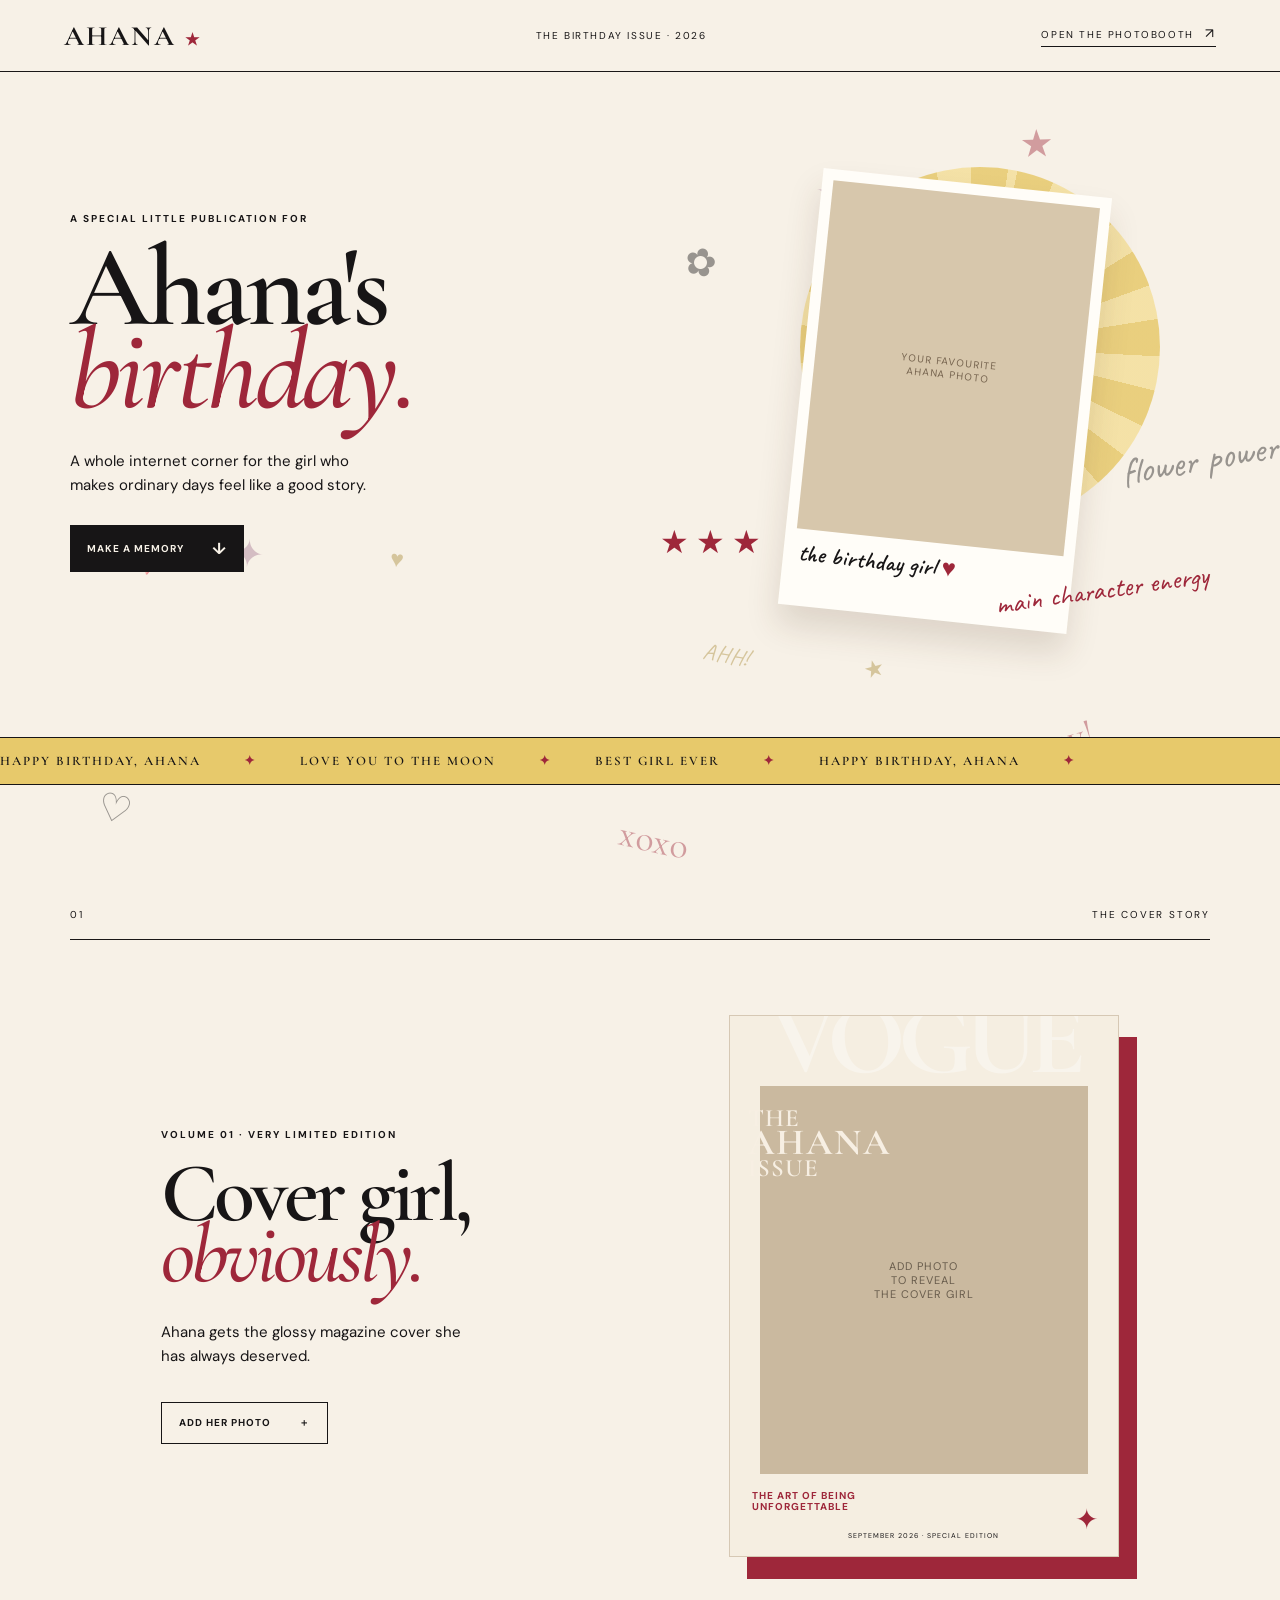
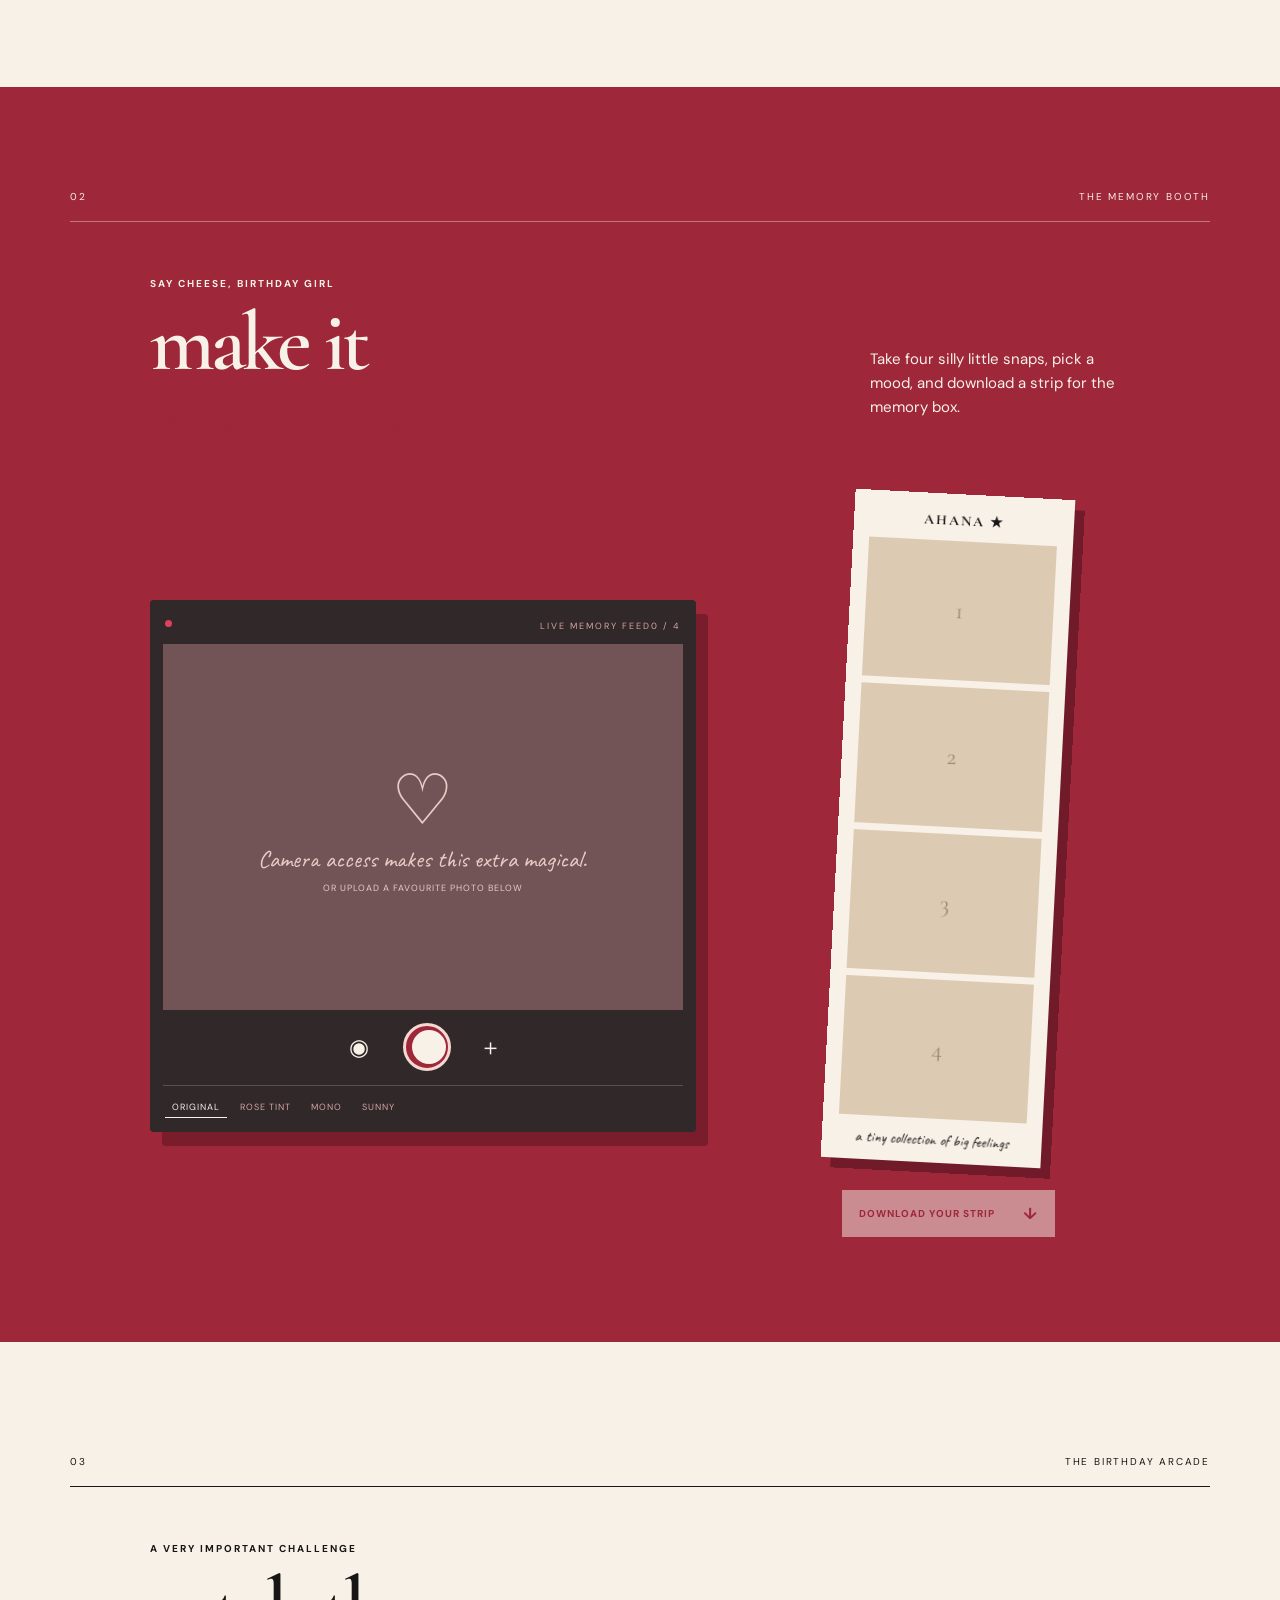
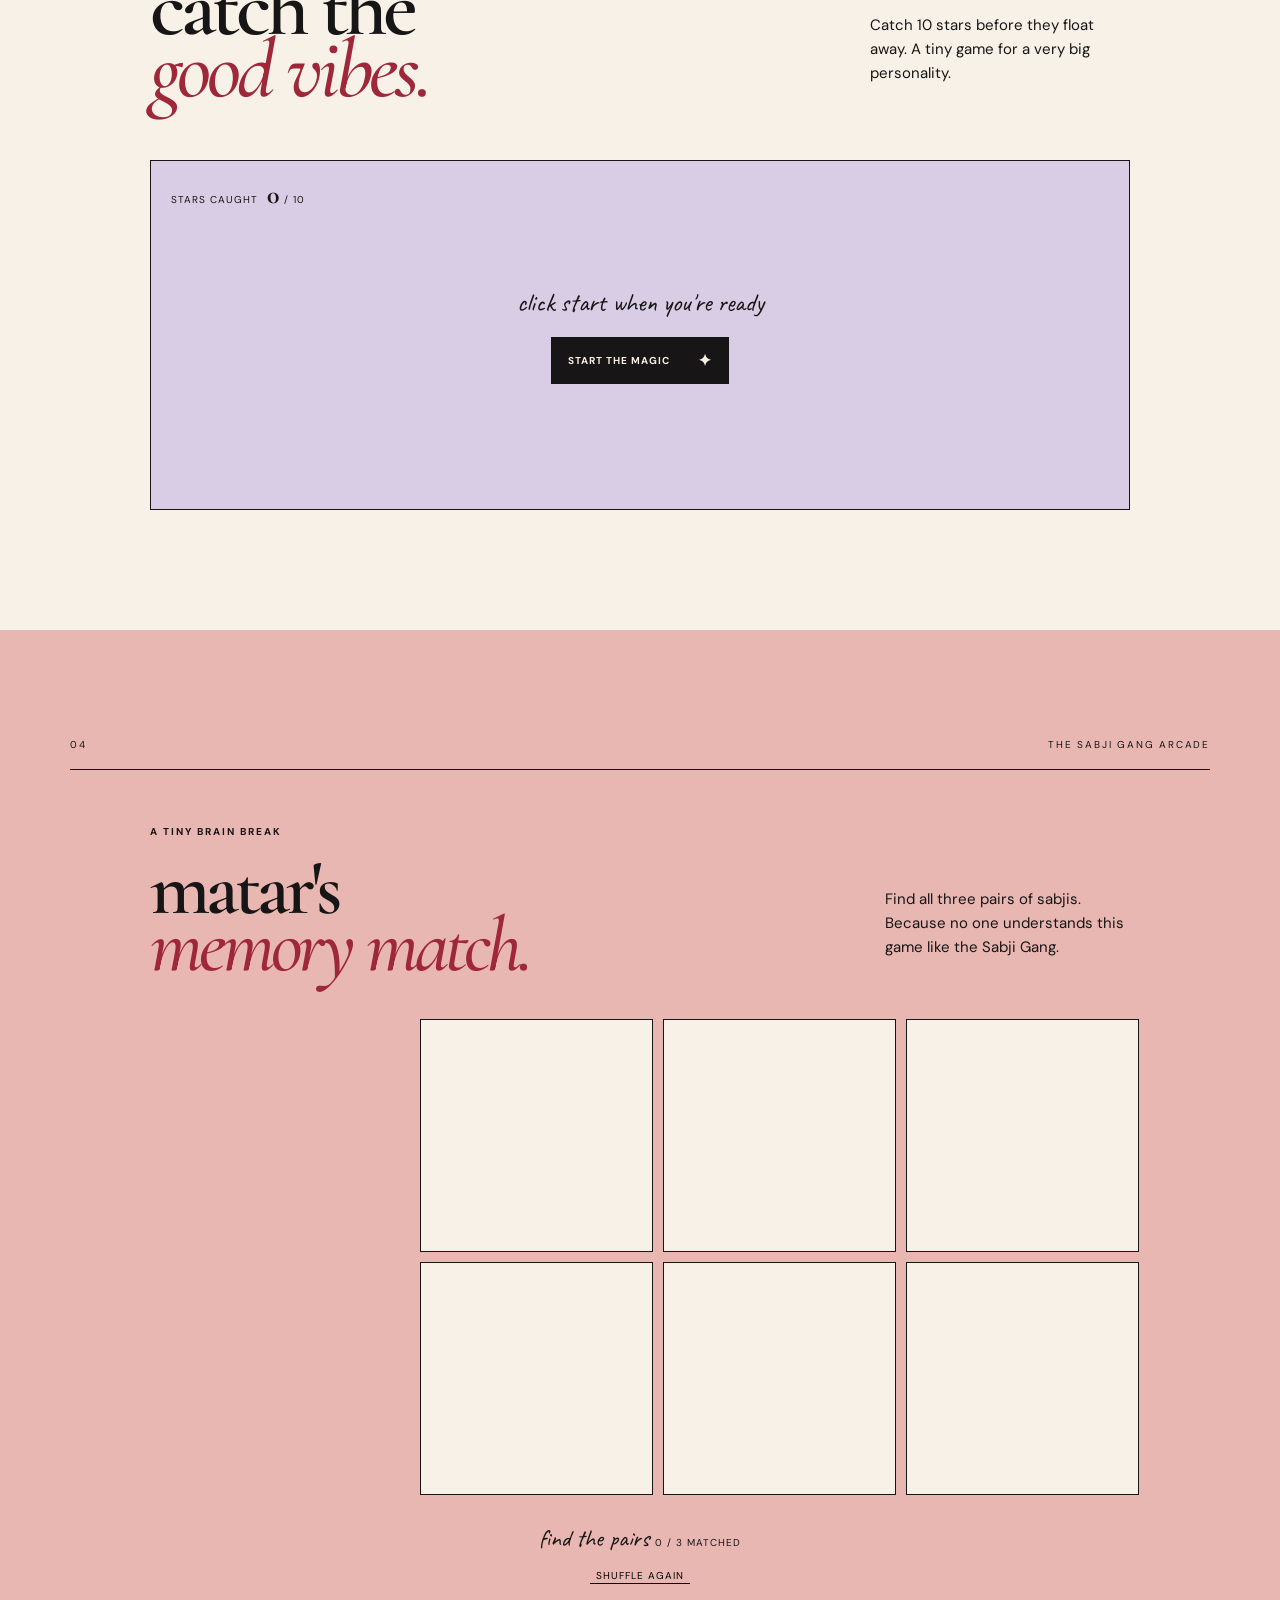
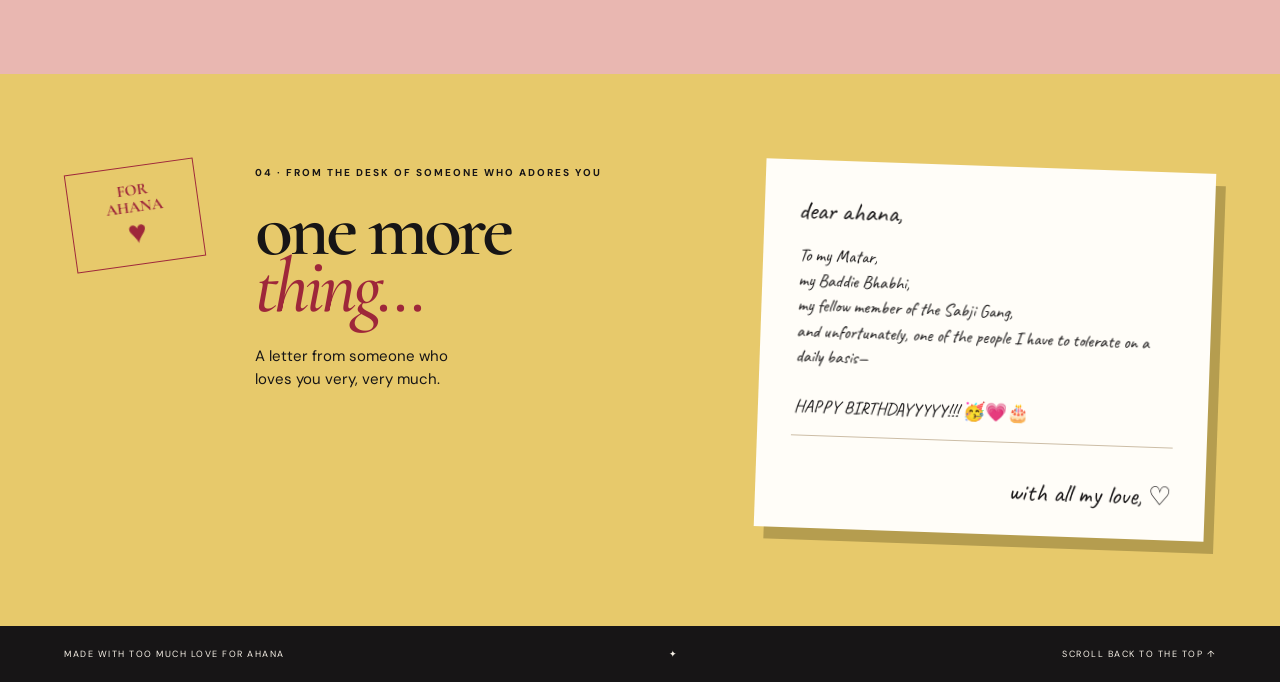
==== birthday/index.html @ ca3a414d "Add files via upload" ====
<!doctype html>
<html lang="en">
  <head>
    <meta charset="UTF-8" />
    <meta name="viewport" content="width=device-width, initial-scale=1.0" />
    <title>Ahana's Birthday Issue</title>
    <meta name="description" content="A tiny birthday magazine made especially for Ahana." />
    <link rel="preconnect" href="https://fonts.googleapis.com" />
    <link rel="preconnect" href="https://fonts.gstatic.com" crossorigin />
    <link href="https://fonts.googleapis.com/css2?family=Caveat:wght@500;600;700&family=Cormorant+Garamond:wght@500;600;700&family=DM+Sans:wght@400;500;700&display=swap" rel="stylesheet" />
    <link rel="stylesheet" href="style.css" />
    <link rel="icon" type="image/svg+xml" href="favicon.svg" />
    <style>.memory-card{font:700 clamp(13px,2vw,20px) var(--sans);letter-spacing:1px}</style>
    <style>
      .sticker-layer{position:fixed;inset:0;overflow:hidden;pointer-events:none;z-index:0}.sticker{position:absolute;font-family:var(--script);font-size:clamp(20px,3vw,38px);opacity:.42;animation:sticker-drift 5s ease-in-out infinite alternate}.sticker:nth-child(3n){color:var(--red);font-family:var(--serif)}.sticker:nth-child(3n+1){color:#a57591}.sticker:nth-child(4n){font-size:clamp(13px,1.8vw,23px);text-transform:uppercase;letter-spacing:1px;color:#a88935}.topbar,main,footer{position:relative;z-index:1}@keyframes sticker-drift{to{transform:translateY(-8px) rotate(5deg)}}
      .memory-section{background:var(--pink);padding:90px 0}.memory-intro{display:flex;justify-content:space-between;align-items:end;padding:55px 7% 45px}.memory-intro h2{font-size:78px;line-height:.73}.memory-intro>p{max-width:245px;line-height:1.6}.memory-board{width:min(440px,calc(100% - 48px));margin:auto;display:grid;grid-template-columns:repeat(3,1fr);gap:10px}.memory-card{aspect-ratio:1;border:1px solid var(--ink);background:var(--cream);color:var(--red);font:38px var(--serif);transition:transform .2s,background .2s;transform-style:preserve-3d}.memory-card span{visibility:hidden}.memory-card.flipped,.memory-card.matched{background:var(--yellow);transform:rotateY(180deg)}.memory-card.flipped span,.memory-card.matched span{visibility:visible}.memory-card.matched{background:#c9d8b1;cursor:default}.memory-status{text-align:center;font:24px var(--script);margin:28px 0 0}.memory-status small{font:10px var(--sans);text-transform:uppercase;letter-spacing:1px}.memory-reset{display:block;margin:15px auto 0;background:transparent;border:0;border-bottom:1px solid;font-size:10px;text-transform:uppercase;letter-spacing:1px}@media(max-width:760px){.memory-intro{display:block;padding:45px 0 35px}.memory-intro h2{font-size:68px}.memory-intro>p{margin-top:28px}}
    </style>
  </head>
  <body>
    <div class="sticker-layer" id="sticker-layer" aria-hidden="true"></div>
    <header class="topbar">
      <a class="wordmark" href="#top">AHANA <span>★</span></a>
      <p class="issue">THE BIRTHDAY ISSUE · 2026</p>
      <a class="nav-link" href="#photobooth">open the photobooth <span>↗</span></a>
    </header>
    <main id="top">
      <section class="hero section-wrap">
        <div class="hero-copy reveal"><p class="eyebrow">a special little publication for</p><h1>Ahana's<br /><em>birthday.</em></h1><p class="intro">A whole internet corner for the girl who makes ordinary days feel like a good story.</p><a class="button dark-button" href="#photobooth">make a memory <span>↓</span></a></div>
        <div class="hero-art reveal"><div class="sunburst"></div><div class="hero-polaroid photo-card"><div class="photo-placeholder large" data-photo-target="hero"><span>your favourite<br />Ahana photo</span></div><p>the birthday girl <span>♥</span></p></div><span class="scribble scribble-one">main character energy</span><span class="scribble scribble-two">★ ★ ★</span></div>
      </section>
      <section class="ticker" aria-label="birthday notes"><div>HAPPY BIRTHDAY, AHANA <span>✦</span> LOVE YOU TO THE MOON <span>✦</span> BEST GIRL EVER <span>✦</span> HAPPY BIRTHDAY, AHANA <span>✦</span></div></section>
      <section class="cover-section section-wrap" id="cover"><div class="section-label"><span>01</span><span>the cover story</span></div><div class="cover-layout"><div class="cover-intro"><p class="eyebrow">volume 01 · very limited edition</p><h2>Cover girl,<br /><em>obviously.</em></h2><p>Upload a photo and give Ahana the glossy magazine cover she has always deserved.</p><label class="button outline-button upload-label" for="cover-upload">add her photo <span>＋</span></label><input id="cover-upload" type="file" accept="image/*" hidden /></div><div class="magazine" id="magazine"><div class="mag-masthead">VOGUE</div><div class="mag-image" data-photo-target="cover"><span>add photo<br />to reveal<br />the cover girl</span></div><div class="mag-headline">THE<br /><strong>AHANA</strong><br />ISSUE</div><div class="mag-sub">THE ART OF BEING<br />UNFORGETTABLE</div><div class="mag-date">SEPTEMBER 2026 · SPECIAL EDITION</div><span class="mag-star">✦</span></div></div></section>
      <section class="photobooth-section" id="photobooth"><div class="section-wrap"><div class="section-label light"><span>02</span><span>the memory booth</span></div><div class="booth-heading"><div><p class="eyebrow">say cheese, birthday girl</p><h2>make it<br /><em>a keepsake.</em></h2></div><p class="booth-note">Take four silly little snaps, pick a mood, and download a strip for the memory box.</p></div><div class="booth-grid"><div class="camera-shell"><div class="camera-top"><span class="record-dot"></span> LIVE MEMORY FEED <span id="shot-count">0 / 4</span></div><div class="camera-view" id="camera-view"><video id="camera" autoplay playsinline muted></video><div class="camera-fallback" id="camera-fallback"><span>♡</span><p>Camera access makes this extra magical.</p><small>or upload a favourite photo below</small></div><canvas id="snapshot-canvas" hidden></canvas></div><div class="camera-controls"><button class="icon-button" id="start-camera" title="Start camera">◉</button><button class="shutter" id="take-photo" title="Take a photo"><span></span></button><label class="icon-button upload-mini" for="booth-upload" title="Upload a photo">＋</label><input id="booth-upload" type="file" accept="image/*" hidden /></div><div class="filter-row" aria-label="photo filters"><button class="filter active" data-filter="normal">original</button><button class="filter" data-filter="rose">rose tint</button><button class="filter" data-filter="mono">mono</button><button class="filter" data-filter="warm">sunny</button></div></div><div class="strip-wrap"><div class="photo-strip" id="photo-strip"><div class="strip-brand">AHANA ★</div><div class="strip-slots"><div class="strip-slot empty">1</div><div class="strip-slot empty">2</div><div class="strip-slot empty">3</div><div class="strip-slot empty">4</div></div><p class="strip-footer">a tiny collection of big feelings</p></div><button class="button light-button" id="download-strip" disabled>download your strip <span>↓</span></button></div></div></div></section>
      <section class="game-section section-wrap" id="game"><div class="section-label"><span>03</span><span>the birthday arcade</span></div><div class="game-intro"><div><p class="eyebrow">a very important challenge</p><h2>catch the<br /><em>good vibes.</em></h2></div><p>Catch 10 stars before they float away. A tiny game for a very big personality.</p></div><div class="game-board" id="game-board"><div class="game-score">stars caught <strong id="score">0</strong> / 10</div><div class="game-message" id="game-message">click start when you're ready<br /><button class="button dark-button" id="start-game">start the magic <span>✦</span></button></div></div></section>
      <section class="letter-section"><div class="section-wrap letter-layout"><div class="letter-stamp">FOR<br />AHANA<br /><span>♥</span></div><div class="letter-copy"><p class="eyebrow">04 · from the desk of someone who adores you</p><h2>one more<br /><em>thing...</em></h2><p class="letter-hint">This part is yours. Write the letter, paste it in, and make this page completely hers.</p></div><div class="letter-paper"><p class="paper-to">dear ahana,</p><textarea aria-label="Your birthday letter" placeholder="Write your birthday letter here...&#10;&#10;Tell her everything. The funny things, the soft things, the things you never say out loud.&#10;&#10;love,&#10;your name ♡"></textarea><p class="paper-from">with all my love, <span>♡</span></p></div></div></section>
    </main>
    <footer><span>made with too much love for ahana</span><span>✦</span><span>scroll back to the top ↑</span></footer>
    <script src="script.js"></script>
  </body>
</html>
---- birthday/style.css ----
:root{--ink:#171516;--cream:#f7f1e7;--paper:#fffdf8;--red:#9e273a;--pink:#e9b7b1;--yellow:#e7c96b;--lav:#d8cde4;--sans:'DM Sans',sans-serif;--serif:'Cormorant Garamond',serif;--script:'Caveat',cursive}*{box-sizing:border-box}html{scroll-behavior:smooth}body{margin:0;background:var(--cream);color:var(--ink);font-family:var(--sans);font-size:15px}a{color:inherit;text-decoration:none}button,.button{font:inherit;cursor:pointer}.topbar{height:72px;border-bottom:1px solid #1a1717;display:flex;align-items:center;justify-content:space-between;padding:0 clamp(22px,5vw,72px);background:var(--cream);position:relative;z-index:2}.wordmark{font:700 28px var(--serif);letter-spacing:2px}.wordmark span{font-size:16px;color:var(--red)}.issue,.nav-link{font-size:10px;letter-spacing:1.6px;text-transform:uppercase}.nav-link{border-bottom:1px solid;padding-bottom:4px}.nav-link span{font-size:14px;margin-left:7px}.section-wrap{width:min(1140px,calc(100% - 48px));margin:auto}.hero{min-height:630px;display:grid;grid-template-columns:1fr 1fr;align-items:center;padding:70px 0 95px}.eyebrow{font-size:10px;text-transform:uppercase;letter-spacing:2px;font-weight:700;margin:0 0 22px}.hero h1,h2{font:600 clamp(66px,9vw,128px)/.72 var(--serif);letter-spacing:-4px;margin:0}.hero h1 em,h2 em{color:var(--red);font-weight:500}.intro{max-width:300px;line-height:1.6;margin:36px 0 28px}.button{border:0;display:inline-flex;align-items:center;justify-content:space-between;gap:28px;padding:13px 17px;text-transform:uppercase;letter-spacing:1px;font-size:10px;font-weight:700}.dark-button{background:var(--ink);color:var(--cream)}.dark-button span,.light-button span{font-size:16px}.outline-button{border:1px solid var(--ink);background:transparent}.hero-art{height:500px;position:relative}.sunburst{width:360px;height:360px;border-radius:50%;background:repeating-conic-gradient(from 12deg,#e7c96b 0 12deg,#f4df9b 12deg 23deg);position:absolute;right:50px;top:25px;opacity:.85}.photo-card{background:var(--paper);padding:11px 11px 38px;box-shadow:0 20px 32px #4b301c25;position:absolute}.hero-polaroid{width:290px;transform:rotate(6deg);right:120px;top:40px}.photo-placeholder{background:#d7c7ac;display:grid;place-items:center;color:#75634e;text-align:center;text-transform:uppercase;font-size:10px;letter-spacing:1px;overflow:hidden}.photo-placeholder.large{height:350px}.photo-placeholder img,.mag-image img{width:100%;height:100%;object-fit:cover}.photo-card p{font:600 24px var(--script);margin:9px 4px 0}.photo-card p span{color:var(--red)}.scribble{position:absolute;font:28px var(--script);color:var(--red)}.scribble-one{right:0;bottom:35px;transform:rotate(-8deg)}.scribble-two{left:20px;bottom:80px;font-family:var(--serif);font-size:32px}.ticker{overflow:hidden;white-space:nowrap;border-block:1px solid var(--ink);padding:15px 0;background:var(--yellow);font:600 13px var(--serif);letter-spacing:2px}.ticker div{animation:marquee 22s linear infinite}.ticker span{margin:0 38px;color:var(--red)}@keyframes marquee{to{transform:translateX(-30%)}}.section-label{display:flex;justify-content:space-between;border-bottom:1px solid #1a1717;padding:18px 0;text-transform:uppercase;font-size:10px;letter-spacing:1.8px}.cover-section{padding:105px 0 130px}.cover-layout{display:grid;grid-template-columns:1fr 390px;gap:100px;align-items:center;padding:75px 8% 0}.cover-intro h2,.booth-heading h2,.game-intro h2,.letter-copy h2{font-size:84px;line-height:.73}.cover-intro>p:not(.eyebrow){max-width:310px;line-height:1.6;margin:34px 0}.magazine{background:#f5eee1;aspect-ratio:.72;position:relative;overflow:hidden;box-shadow:18px 22px 0 var(--red);border:1px solid #d6c8b4}.mag-masthead{position:absolute;z-index:1;top:-22px;width:100%;text-align:center;color:#f8f4ec;font:700 103px/.9 var(--serif);letter-spacing:-8px}.mag-image{position:absolute;inset:70px 30px 82px;background:#cab99f;display:grid;place-items:center;text-align:center;color:#685c4c;text-transform:uppercase;font-size:11px;letter-spacing:1px;overflow:hidden}.mag-headline{position:absolute;left:18px;top:92px;color:#f7efe3;font:600 25px/.8 var(--serif);letter-spacing:1px}.mag-headline strong{font-size:37px;letter-spacing:2px}.mag-sub{position:absolute;bottom:43px;left:22px;color:var(--red);font:700 10px/1.15 var(--sans);letter-spacing:1px}.mag-date{position:absolute;bottom:16px;width:100%;text-align:center;font-size:7px;letter-spacing:1px}.mag-star{position:absolute;right:20px;bottom:18px;color:var(--red);font-size:28px}.photobooth-section{background:var(--red);color:var(--cream);padding:85px 0 105px}.light{border-color:#f7f1e766}.booth-heading,.game-intro{display:flex;justify-content:space-between;align-items:end;padding:55px 7% 60px}.booth-note,.game-intro>p{max-width:260px;line-height:1.6}.booth-grid{display:grid;grid-template-columns:1.2fr .8fr;gap:70px;align-items:center;padding:0 7%}.camera-shell{background:#302829;padding:13px;border-radius:4px;box-shadow:12px 14px 0 #791d2c}.camera-top{font-size:9px;letter-spacing:2px;display:flex;justify-content:space-between;padding:7px 2px 12px;color:#d3a6a2}.record-dot{width:7px;height:7px;background:#dd425c;border-radius:50%;display:inline-block;margin-right:auto}.camera-view{aspect-ratio:1.42;background:#725456;position:relative;overflow:hidden}.camera-view video{width:100%;height:100%;object-fit:cover;transform:scaleX(-1);display:none}.camera-view video.active{display:block}.camera-fallback{height:100%;display:grid;place-items:center;align-content:center;text-align:center;color:#e9cac6}.camera-fallback span{font:70px var(--serif)}.camera-fallback p{margin:0;font:24px var(--script)}.camera-fallback small{font-size:9px;letter-spacing:1px;text-transform:uppercase;margin-top:8px}.camera-controls{height:75px;display:flex;align-items:center;justify-content:center;gap:28px}.icon-button{background:none;border:0;color:var(--cream);font-size:23px}.shutter{width:48px;height:48px;border-radius:50%;border:3px solid #f4d8d1;background:var(--red);display:grid;place-items:center}.shutter span{width:34px;height:34px;border-radius:50%;background:var(--cream)}.filter-row{display:flex;gap:6px;border-top:1px solid #ffffff2e;padding:11px 2px 1px;flex-wrap:wrap}.filter{border:0;background:transparent;color:#d3a6a2;font-size:9px;text-transform:uppercase;letter-spacing:1px;padding:4px 7px}.filter.active{color:var(--cream);border-bottom:1px solid}.strip-wrap{text-align:center}.photo-strip{background:#f7f1e7;color:var(--ink);padding:18px 16px 13px;width:min(220px,100%);margin:0 auto 27px;transform:rotate(3deg);box-shadow:10px 10px 0 #711b2a}.strip-brand{font:700 14px var(--serif);letter-spacing:2px;text-align:center;margin-bottom:12px}.strip-slots{display:grid;gap:7px}.strip-slot{aspect-ratio:1.35;background:#dccbb2;color:#9d8970;display:grid;place-items:center;font:24px var(--serif);overflow:hidden}.strip-slot img{width:100%;height:100%;object-fit:cover}.strip-footer{text-align:center;font:15px var(--script);margin:12px 0 0}.light-button{background:var(--cream);color:var(--red)}.light-button:disabled{opacity:.5;cursor:not-allowed}.game-section{padding:95px 0 120px}.game-board{margin:0 7%;min-height:350px;background:var(--lav);position:relative;overflow:hidden;border:1px solid var(--ink);cursor:crosshair}.game-score{position:absolute;top:18px;left:20px;font-size:10px;letter-spacing:1px;text-transform:uppercase}.game-score strong{font:700 26px var(--serif);margin-left:5px}.game-message{position:absolute;inset:0;display:grid;place-items:center;align-content:center;text-align:center;font:26px var(--script);gap:18px}.game-message .button{font-family:var(--sans);color:var(--cream);font-size:10px}.game-star{position:absolute;color:var(--red);font-size:30px;animation:float 1.2s ease-in-out infinite alternate;cursor:pointer}.game-star:hover{transform:scale(1.5)}@keyframes float{to{translate:0 -12px;rotate:15deg}}.letter-section{background:var(--yellow);padding:92px 0}.letter-layout{display:grid;grid-template-columns:130px 1fr 1fr;gap:55px;align-items:start}.letter-stamp{border:1px solid var(--red);color:var(--red);padding:15px;text-align:center;font:700 16px/1.05 var(--serif);transform:rotate(-8deg)}.letter-stamp span{font-size:32px}.letter-copy h2{font-size:78px}.letter-hint{max-width:230px;line-height:1.55;margin-top:30px}.letter-paper{background:var(--paper);padding:34px 34px 27px;min-height:330px;box-shadow:10px 12px 0 #b59d4f;transform:rotate(2deg)}.paper-to,.paper-from{font:26px var(--script);margin:0}.paper-from{text-align:right;margin-top:13px}.letter-paper textarea{width:100%;height:195px;resize:none;border:0;border-bottom:1px solid #ccbda6;background:transparent;font:18px/1.4 var(--script);color:var(--ink);outline:none;margin:14px 0}.letter-paper textarea::placeholder{color:#a99d8a}footer{background:var(--ink);color:var(--cream);padding:22px 5%;display:flex;justify-content:space-between;text-transform:uppercase;font-size:9px;letter-spacing:1.5px}.reveal{animation:rise .8s ease both}@keyframes rise{from{opacity:0;transform:translateY(18px)}to{opacity:1;transform:none}}@media(max-width:760px){.topbar{height:62px}.issue{display:none}.nav-link{font-size:9px}.hero{grid-template-columns:1fr;min-height:auto;padding:60px 0 20px}.hero h1{font-size:92px}.hero-art{height:410px;margin-top:20px}.hero-polaroid{right:calc(50% - 125px);width:250px}.photo-placeholder.large{height:285px}.sunburst{width:300px;height:300px;right:calc(50% - 150px)}.scribble-one{right:8px;bottom:6px}.cover-section,.game-section{padding:70px 0}.cover-layout{grid-template-columns:1fr;gap:55px;padding:55px 8% 0}.cover-intro h2,.booth-heading h2,.game-intro h2,.letter-copy h2{font-size:68px}.magazine{width:min(300px,85%);margin:auto}.booth-heading,.game-intro{display:block;padding:45px 0}.booth-note,.game-intro>p{margin-top:30px}.booth-grid{grid-template-columns:1fr;padding:0;gap:60px}.camera-shell{width:100%}.strip-wrap{padding-bottom:15px}.game-board{margin:0;min-height:300px}.letter-layout{grid-template-columns:1fr;gap:32px}.letter-stamp{width:92px}.letter-paper{transform:rotate(1deg)}footer{font-size:8px;gap:15px}footer span:nth-child(2){display:none}}
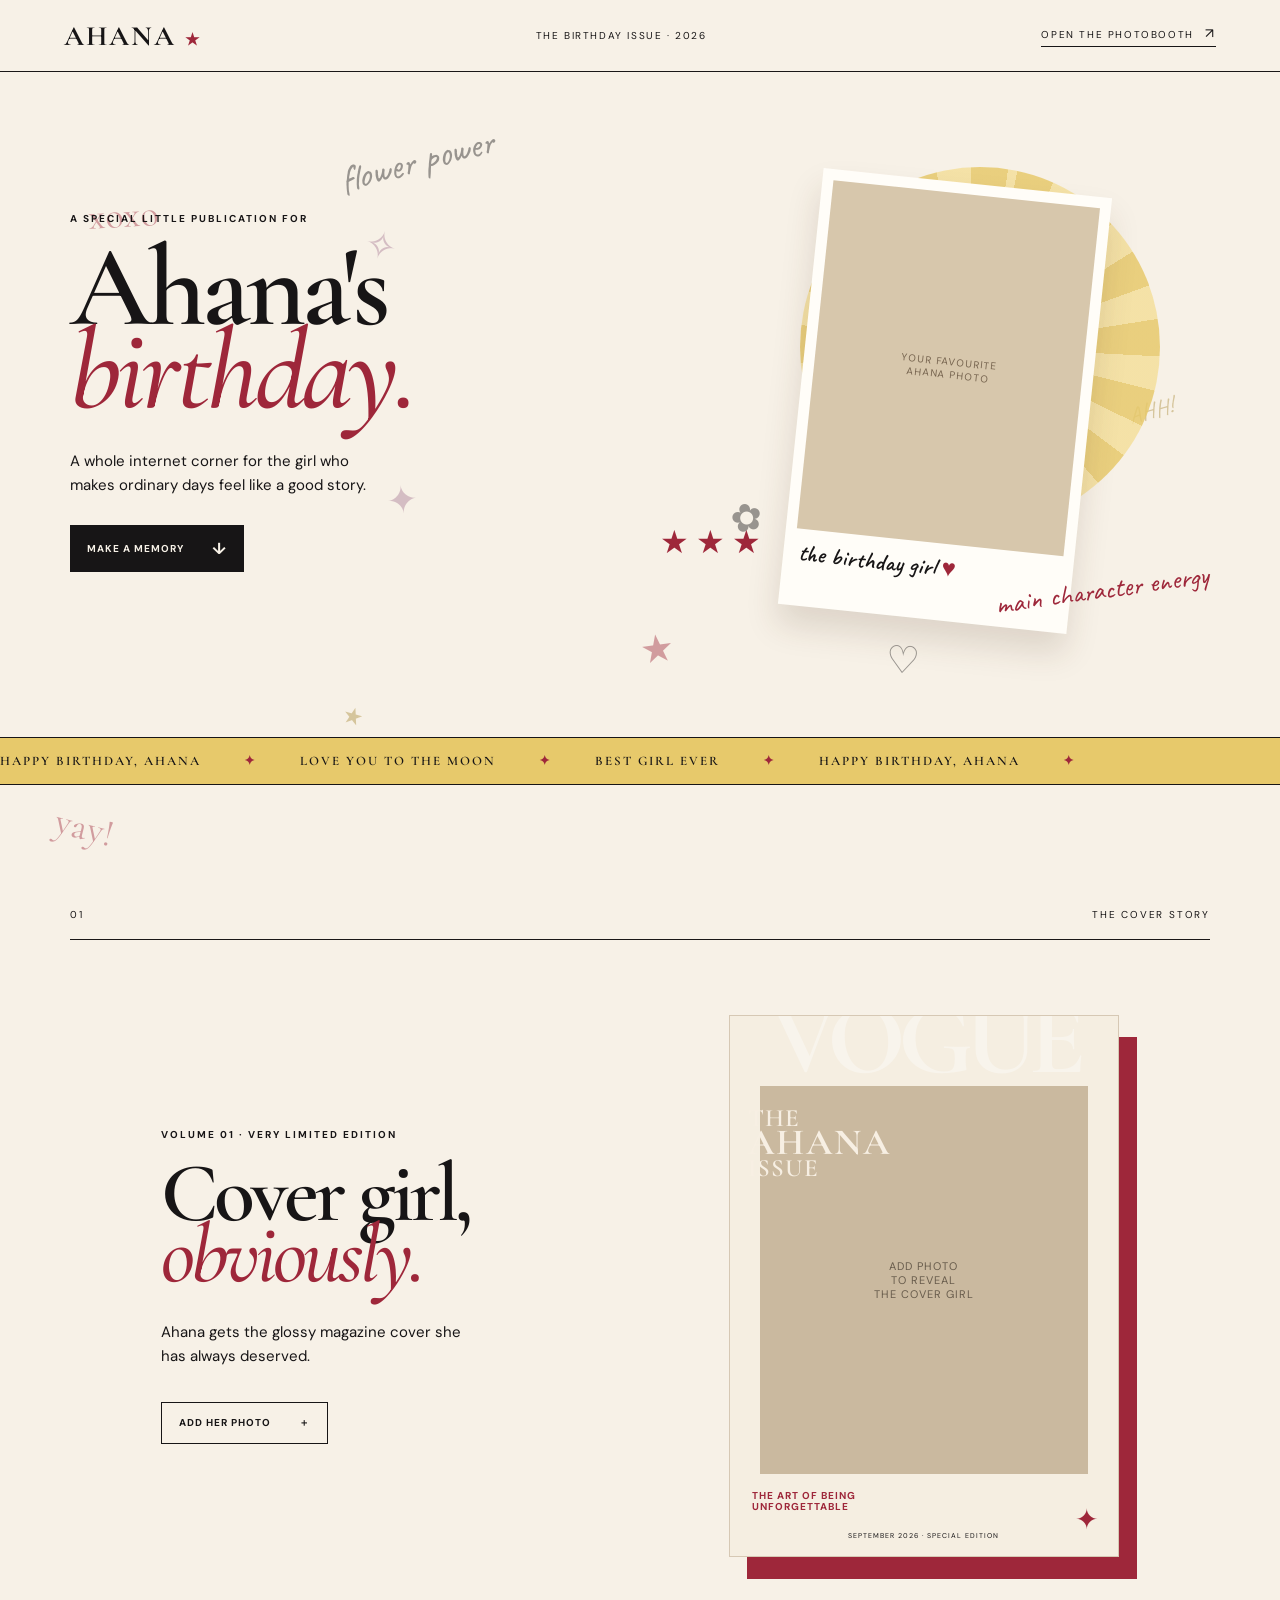
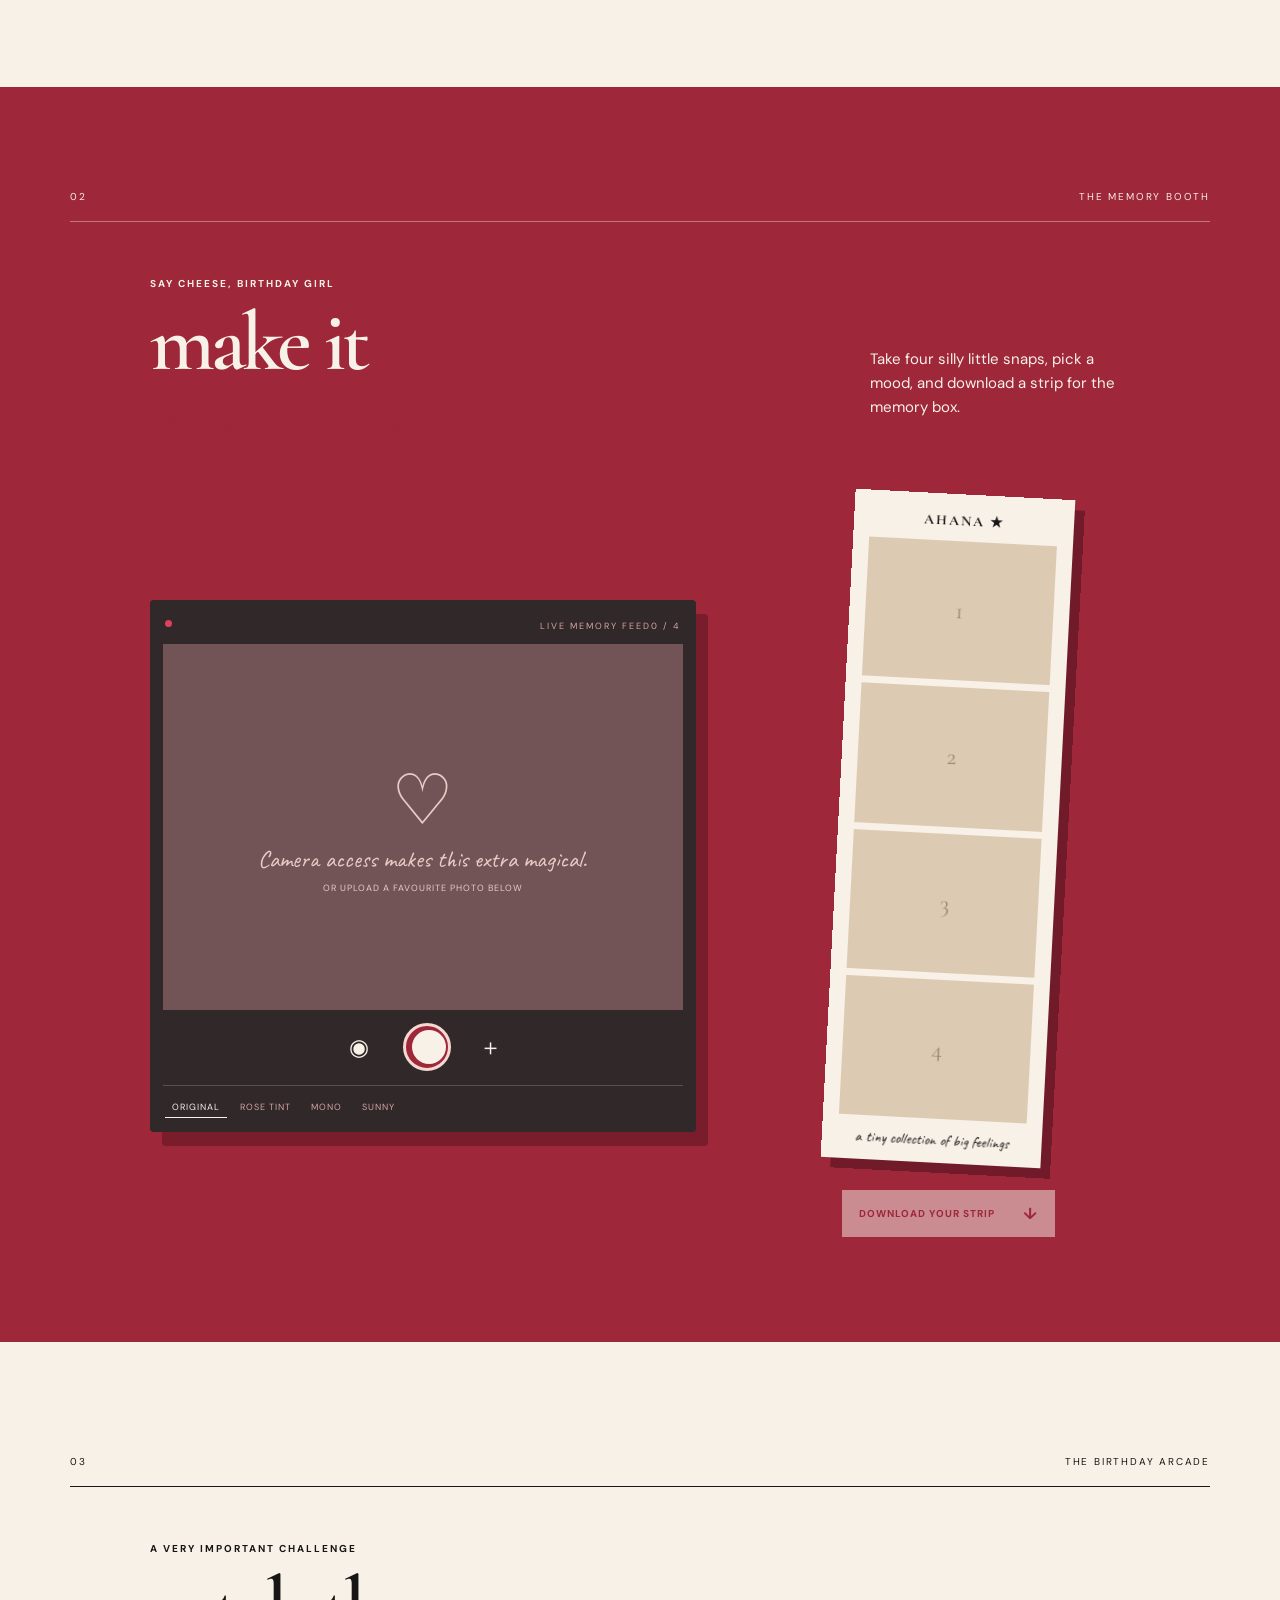
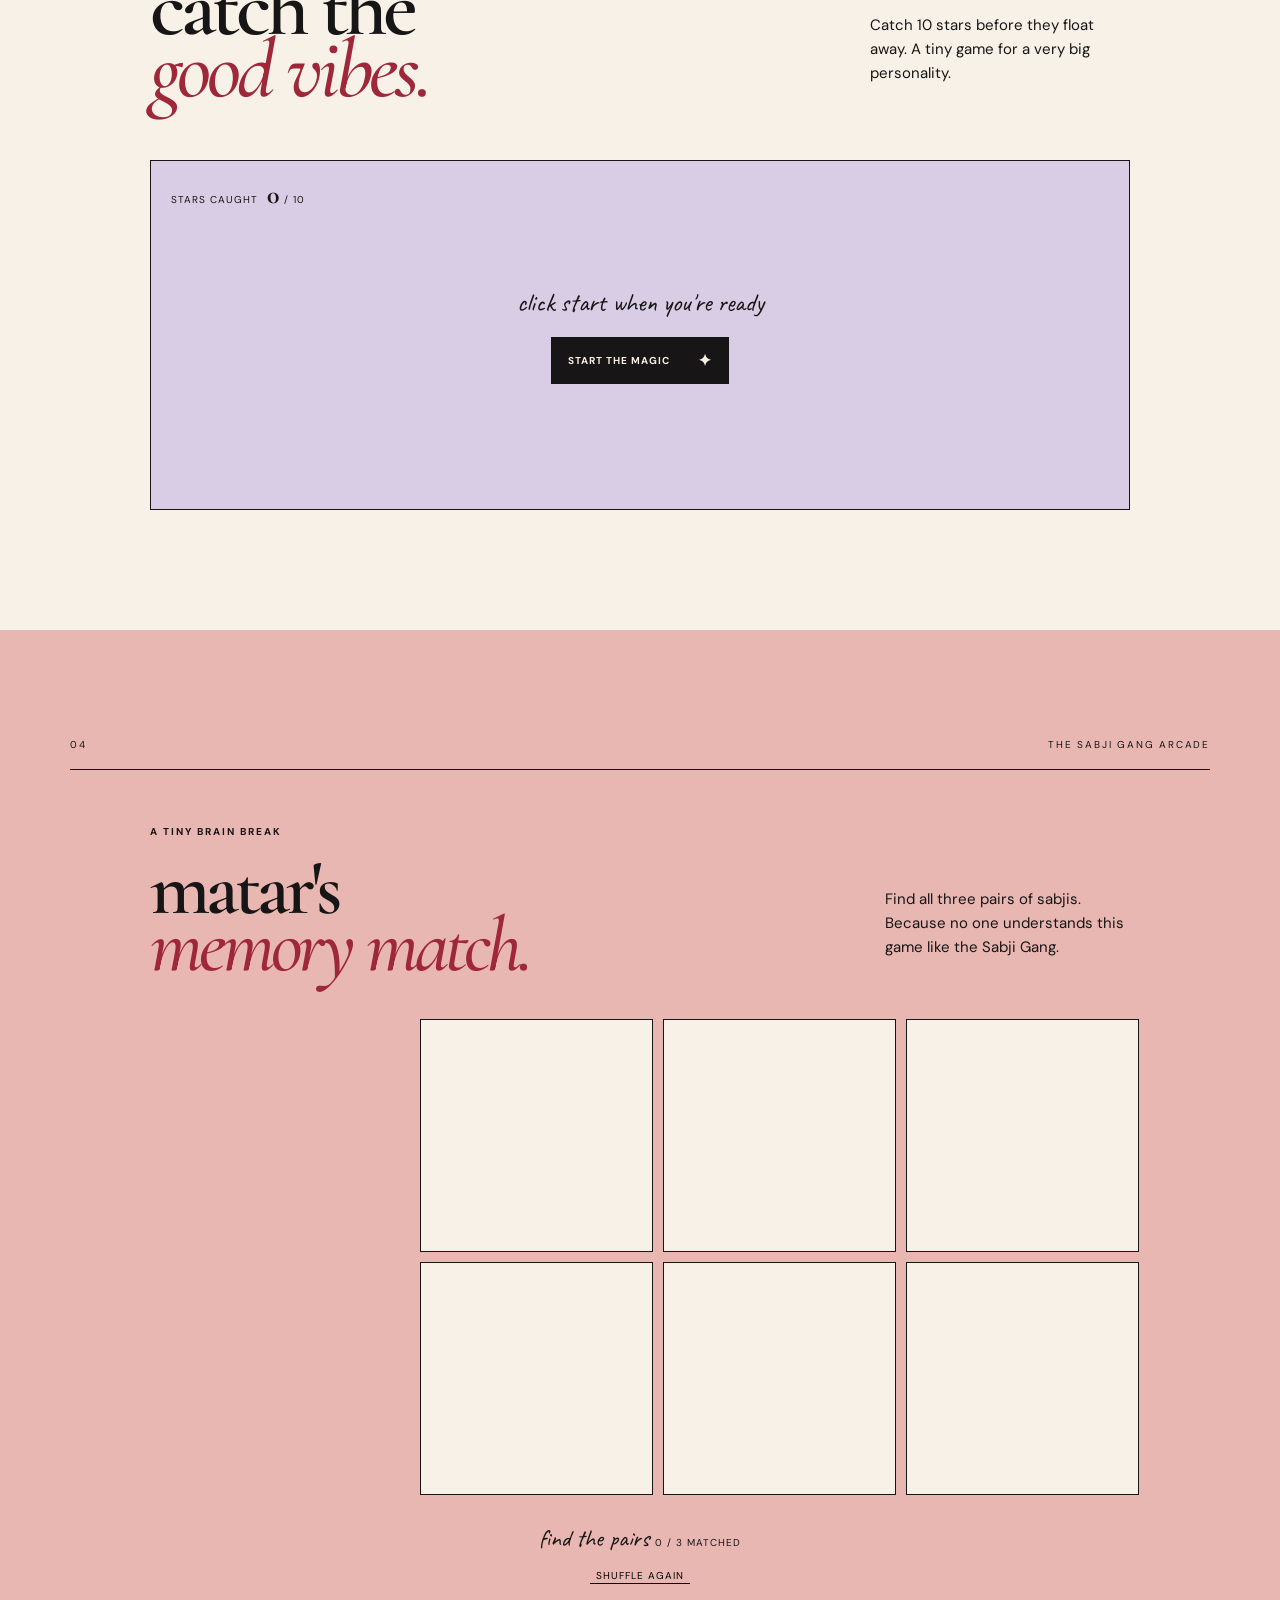
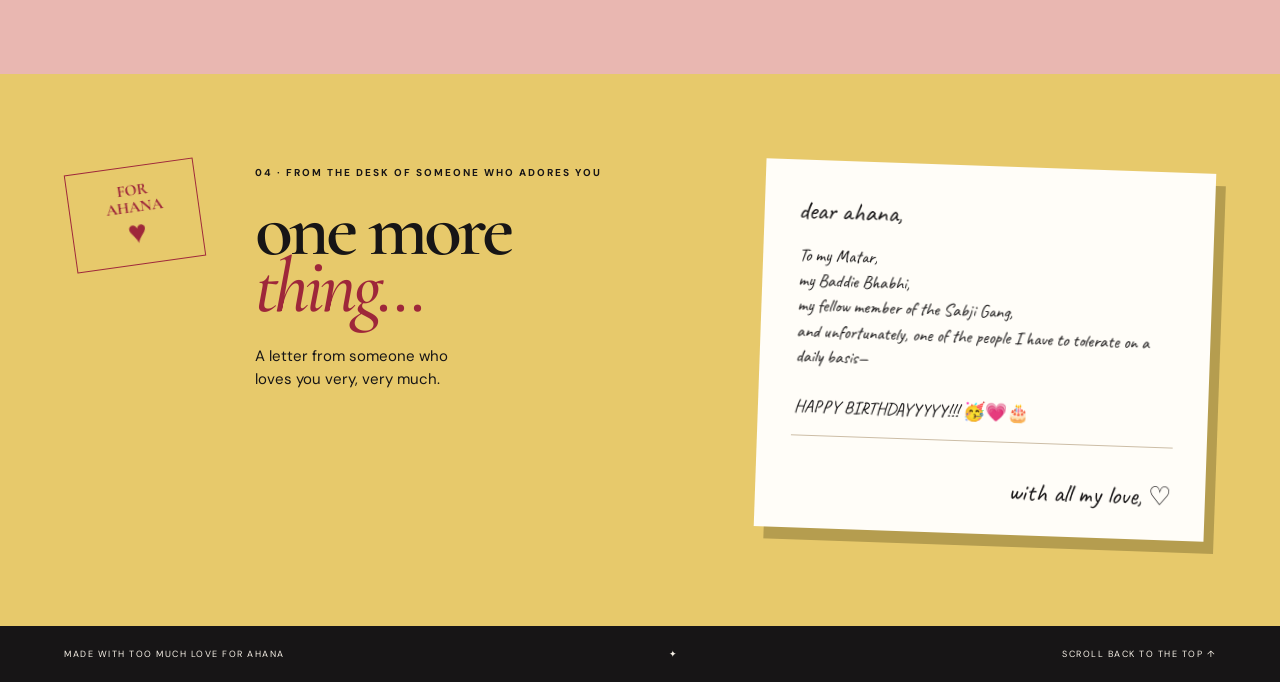
==== commit 28d3d458: "Add files via upload" ====
--- a/birthday/index.html
+++ b/birthday/index.html
@@ -11,6 +11,7 @@
     <link rel="stylesheet" href="style.css" />
     <link rel="icon" type="image/svg+xml" href="favicon.svg" />
     <style>.memory-card{font:700 clamp(13px,2vw,20px) var(--sans);letter-spacing:1px}</style>
+    <style>.memory-card.flipped span,.memory-card.matched span{display:block;transform:rotateY(180deg)}</style>
     <style>
       .sticker-layer{position:fixed;inset:0;overflow:hidden;pointer-events:none;z-index:0}.sticker{position:absolute;font-family:var(--script);font-size:clamp(20px,3vw,38px);opacity:.42;animation:sticker-drift 5s ease-in-out infinite alternate}.sticker:nth-child(3n){color:var(--red);font-family:var(--serif)}.sticker:nth-child(3n+1){color:#a57591}.sticker:nth-child(4n){font-size:clamp(13px,1.8vw,23px);text-transform:uppercase;letter-spacing:1px;color:#a88935}.topbar,main,footer{position:relative;z-index:1}@keyframes sticker-drift{to{transform:translateY(-8px) rotate(5deg)}}
       .memory-section{background:var(--pink);padding:90px 0}.memory-intro{display:flex;justify-content:space-between;align-items:end;padding:55px 7% 45px}.memory-intro h2{font-size:78px;line-height:.73}.memory-intro>p{max-width:245px;line-height:1.6}.memory-board{width:min(440px,calc(100% - 48px));margin:auto;display:grid;grid-template-columns:repeat(3,1fr);gap:10px}.memory-card{aspect-ratio:1;border:1px solid var(--ink);background:var(--cream);color:var(--red);font:38px var(--serif);transition:transform .2s,background .2s;transform-style:preserve-3d}.memory-card span{visibility:hidden}.memory-card.flipped,.memory-card.matched{background:var(--yellow);transform:rotateY(180deg)}.memory-card.flipped span,.memory-card.matched span{visibility:visible}.memory-card.matched{background:#c9d8b1;cursor:default}.memory-status{text-align:center;font:24px var(--script);margin:28px 0 0}.memory-status small{font:10px var(--sans);text-transform:uppercase;letter-spacing:1px}.memory-reset{display:block;margin:15px auto 0;background:transparent;border:0;border-bottom:1px solid;font-size:10px;text-transform:uppercase;letter-spacing:1px}@media(max-width:760px){.memory-intro{display:block;padding:45px 0 35px}.memory-intro h2{font-size:68px}.memory-intro>p{margin-top:28px}}
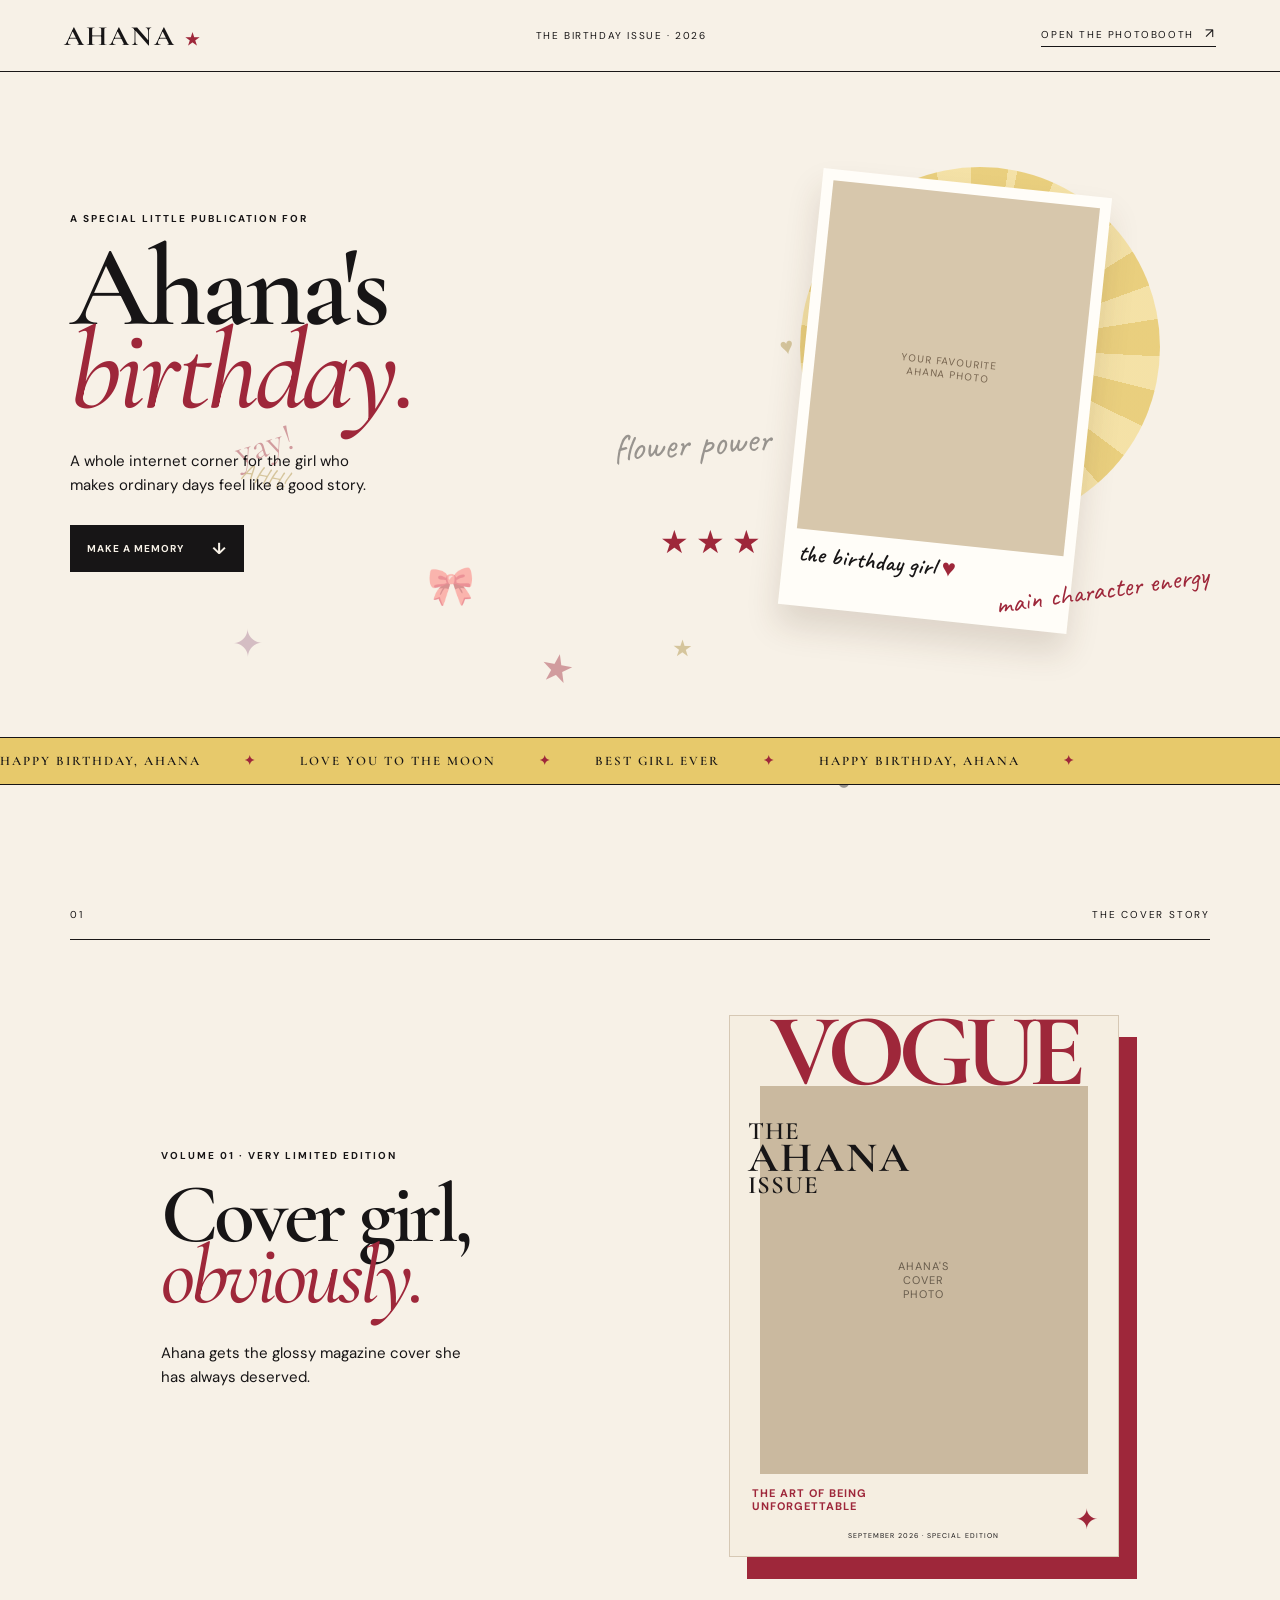
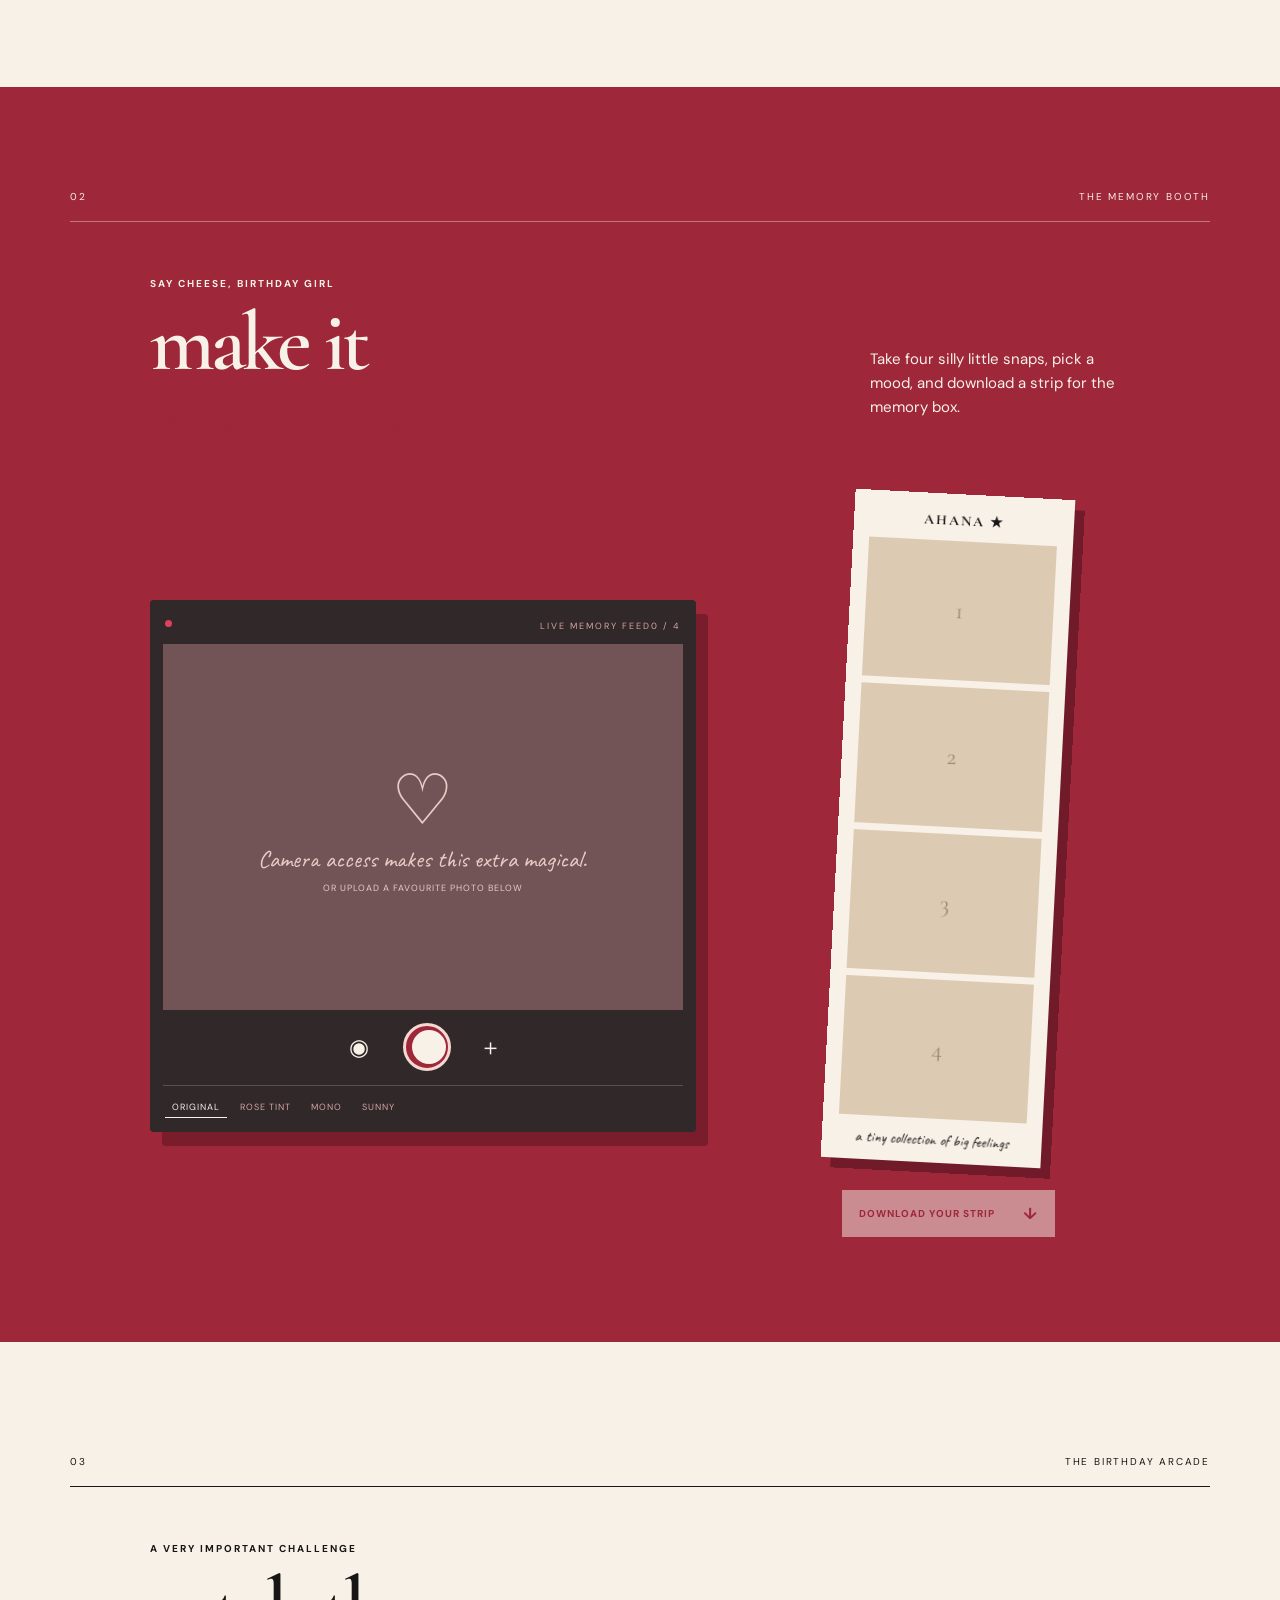
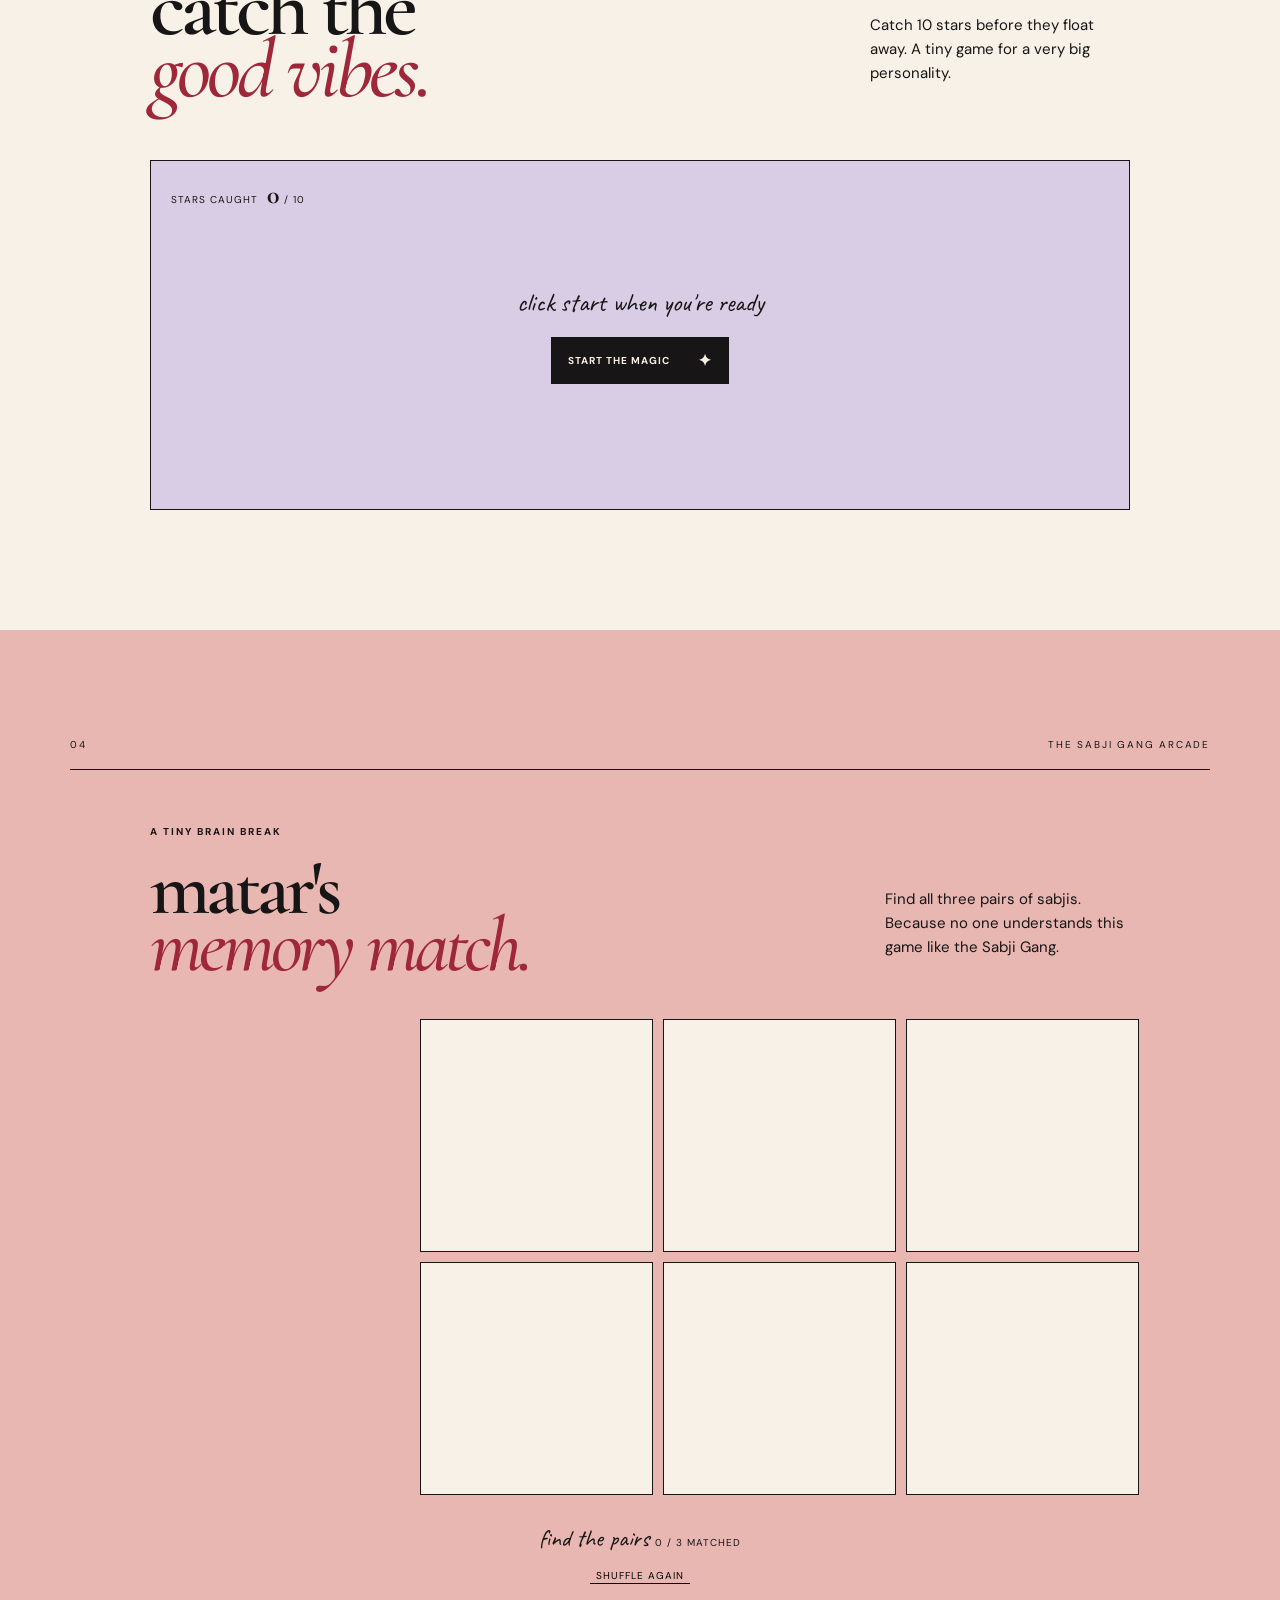
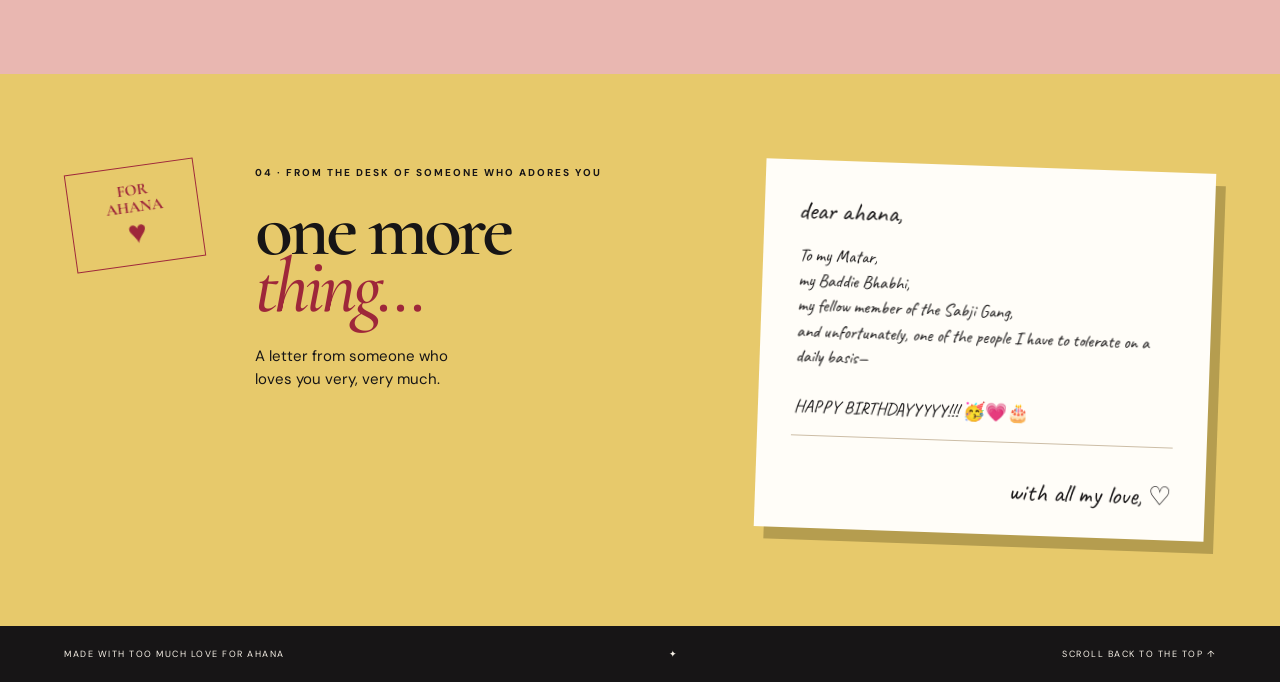
==== commit 86499090: "Add files via upload" ====
--- a/birthday/index.html
+++ b/birthday/index.html
@@ -12,6 +12,7 @@
     <link rel="icon" type="image/svg+xml" href="favicon.svg" />
     <style>.memory-card{font:700 clamp(13px,2vw,20px) var(--sans);letter-spacing:1px}</style>
     <style>.memory-card.flipped span,.memory-card.matched span{display:block;transform:rotateY(180deg)}</style>
+    <style>.upload-label{display:none!important}.mag-masthead{color:var(--red)!important;top:-10px!important}.mag-headline{color:var(--ink)!important;top:105px!important}.mag-headline strong{font-size:42px!important}.mag-sub{font-size:11px!important}</style>
     <style>
       .sticker-layer{position:fixed;inset:0;overflow:hidden;pointer-events:none;z-index:0}.sticker{position:absolute;font-family:var(--script);font-size:clamp(20px,3vw,38px);opacity:.42;animation:sticker-drift 5s ease-in-out infinite alternate}.sticker:nth-child(3n){color:var(--red);font-family:var(--serif)}.sticker:nth-child(3n+1){color:#a57591}.sticker:nth-child(4n){font-size:clamp(13px,1.8vw,23px);text-transform:uppercase;letter-spacing:1px;color:#a88935}.topbar,main,footer{position:relative;z-index:1}@keyframes sticker-drift{to{transform:translateY(-8px) rotate(5deg)}}
       .memory-section{background:var(--pink);padding:90px 0}.memory-intro{display:flex;justify-content:space-between;align-items:end;padding:55px 7% 45px}.memory-intro h2{font-size:78px;line-height:.73}.memory-intro>p{max-width:245px;line-height:1.6}.memory-board{width:min(440px,calc(100% - 48px));margin:auto;display:grid;grid-template-columns:repeat(3,1fr);gap:10px}.memory-card{aspect-ratio:1;border:1px solid var(--ink);background:var(--cream);color:var(--red);font:38px var(--serif);transition:transform .2s,background .2s;transform-style:preserve-3d}.memory-card span{visibility:hidden}.memory-card.flipped,.memory-card.matched{background:var(--yellow);transform:rotateY(180deg)}.memory-card.flipped span,.memory-card.matched span{visibility:visible}.memory-card.matched{background:#c9d8b1;cursor:default}.memory-status{text-align:center;font:24px var(--script);margin:28px 0 0}.memory-status small{font:10px var(--sans);text-transform:uppercase;letter-spacing:1px}.memory-reset{display:block;margin:15px auto 0;background:transparent;border:0;border-bottom:1px solid;font-size:10px;text-transform:uppercase;letter-spacing:1px}@media(max-width:760px){.memory-intro{display:block;padding:45px 0 35px}.memory-intro h2{font-size:68px}.memory-intro>p{margin-top:28px}}
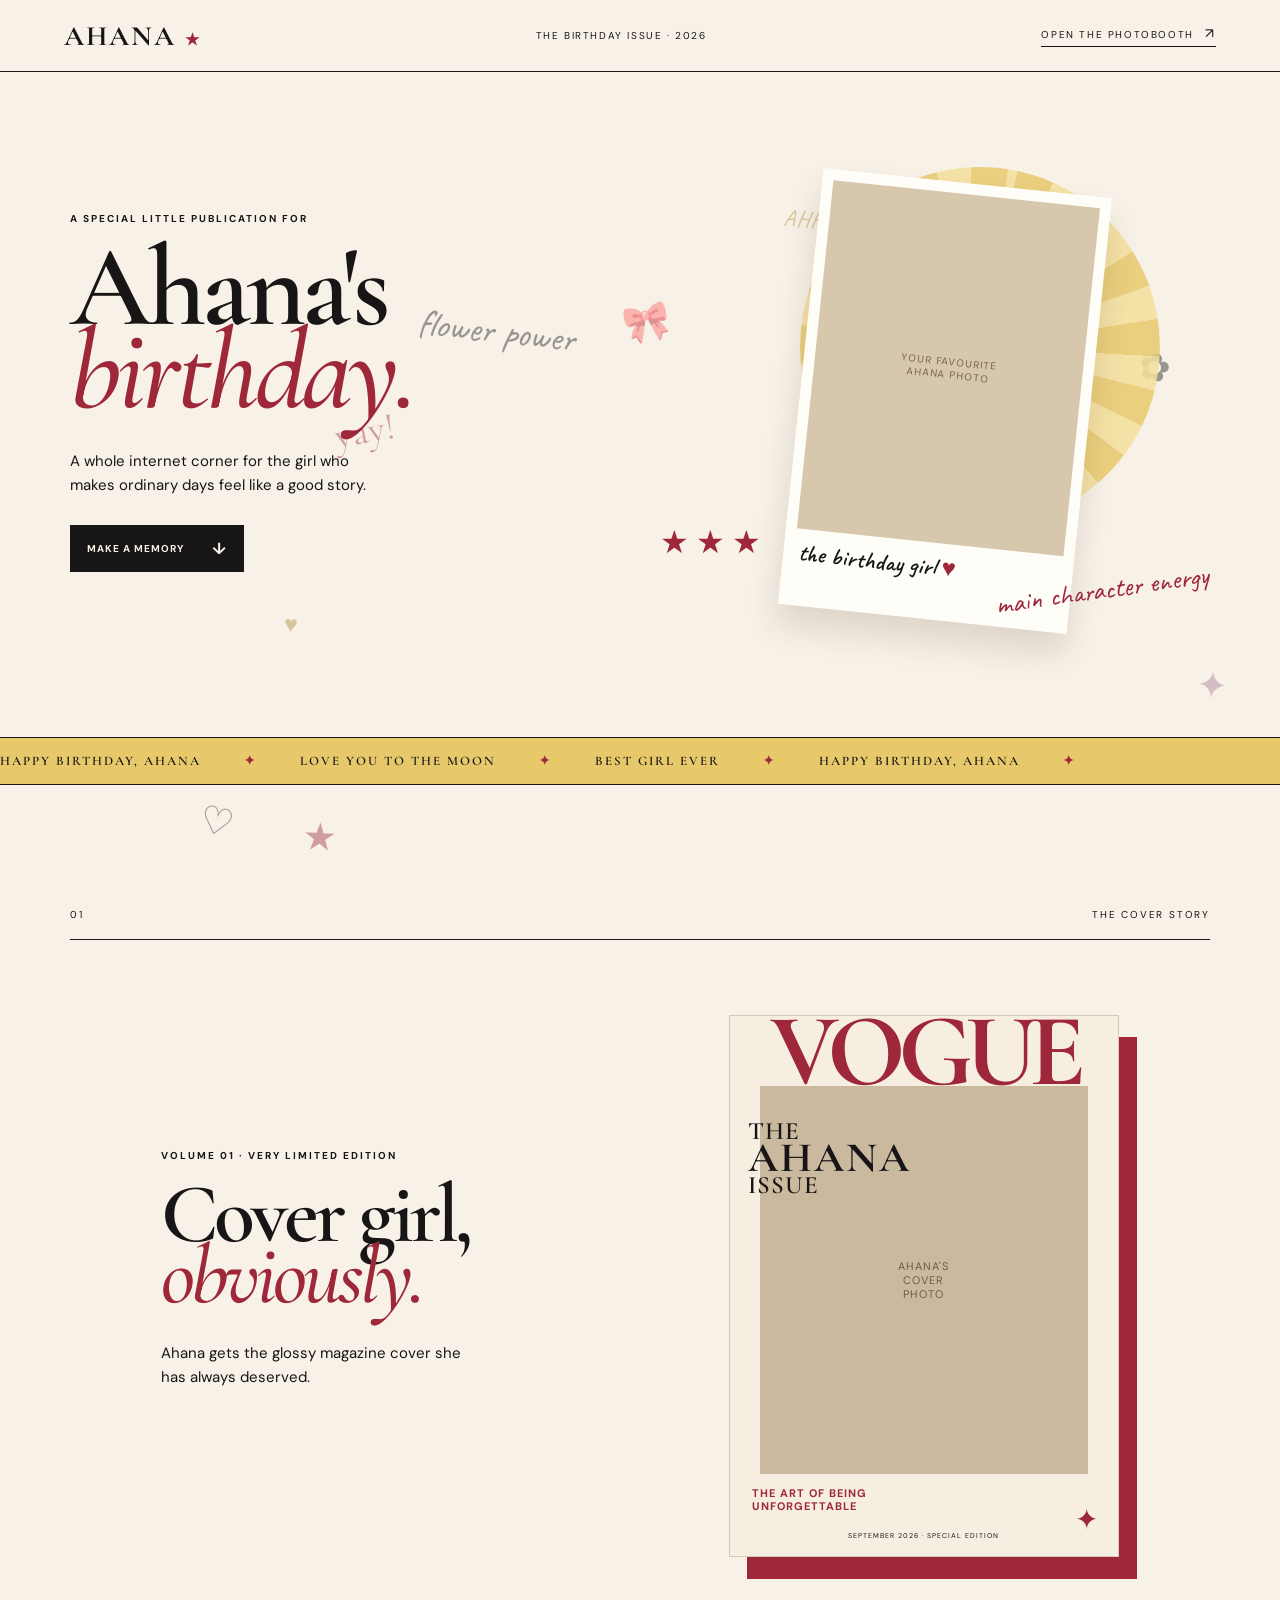
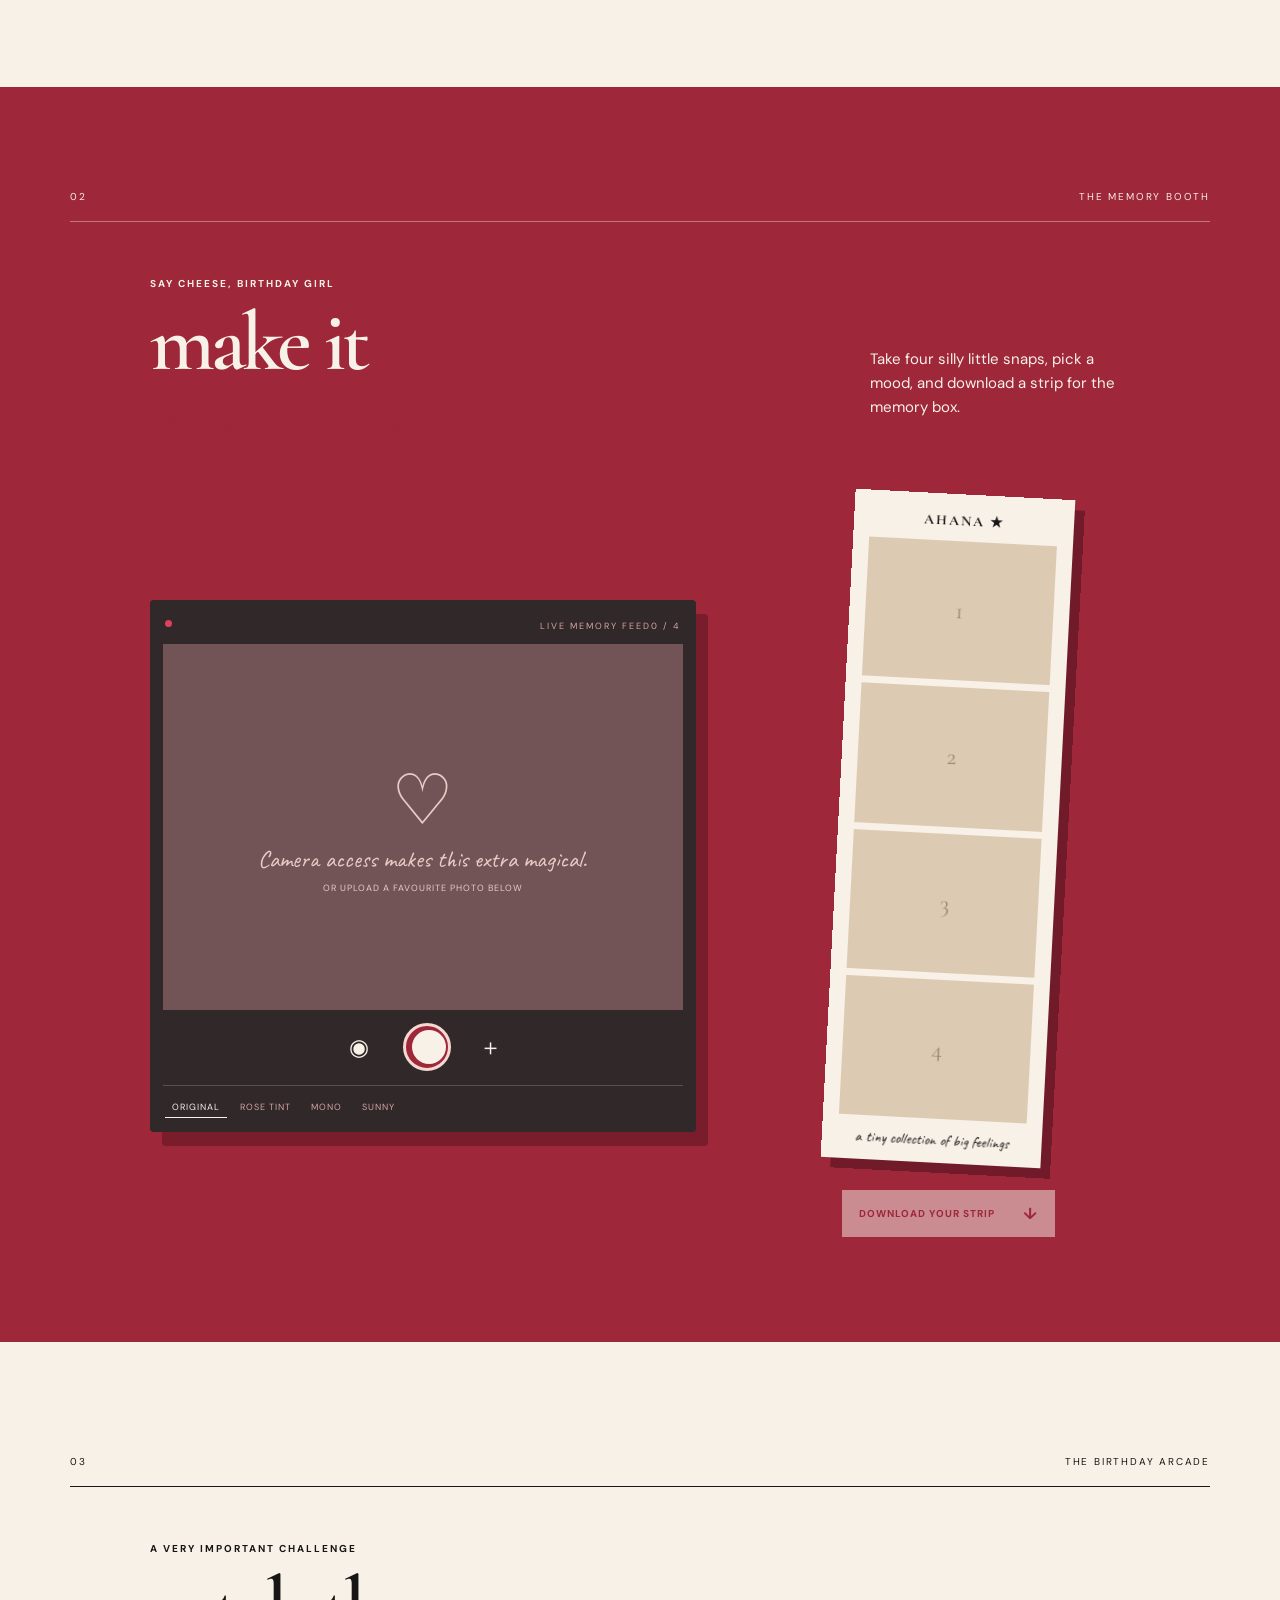
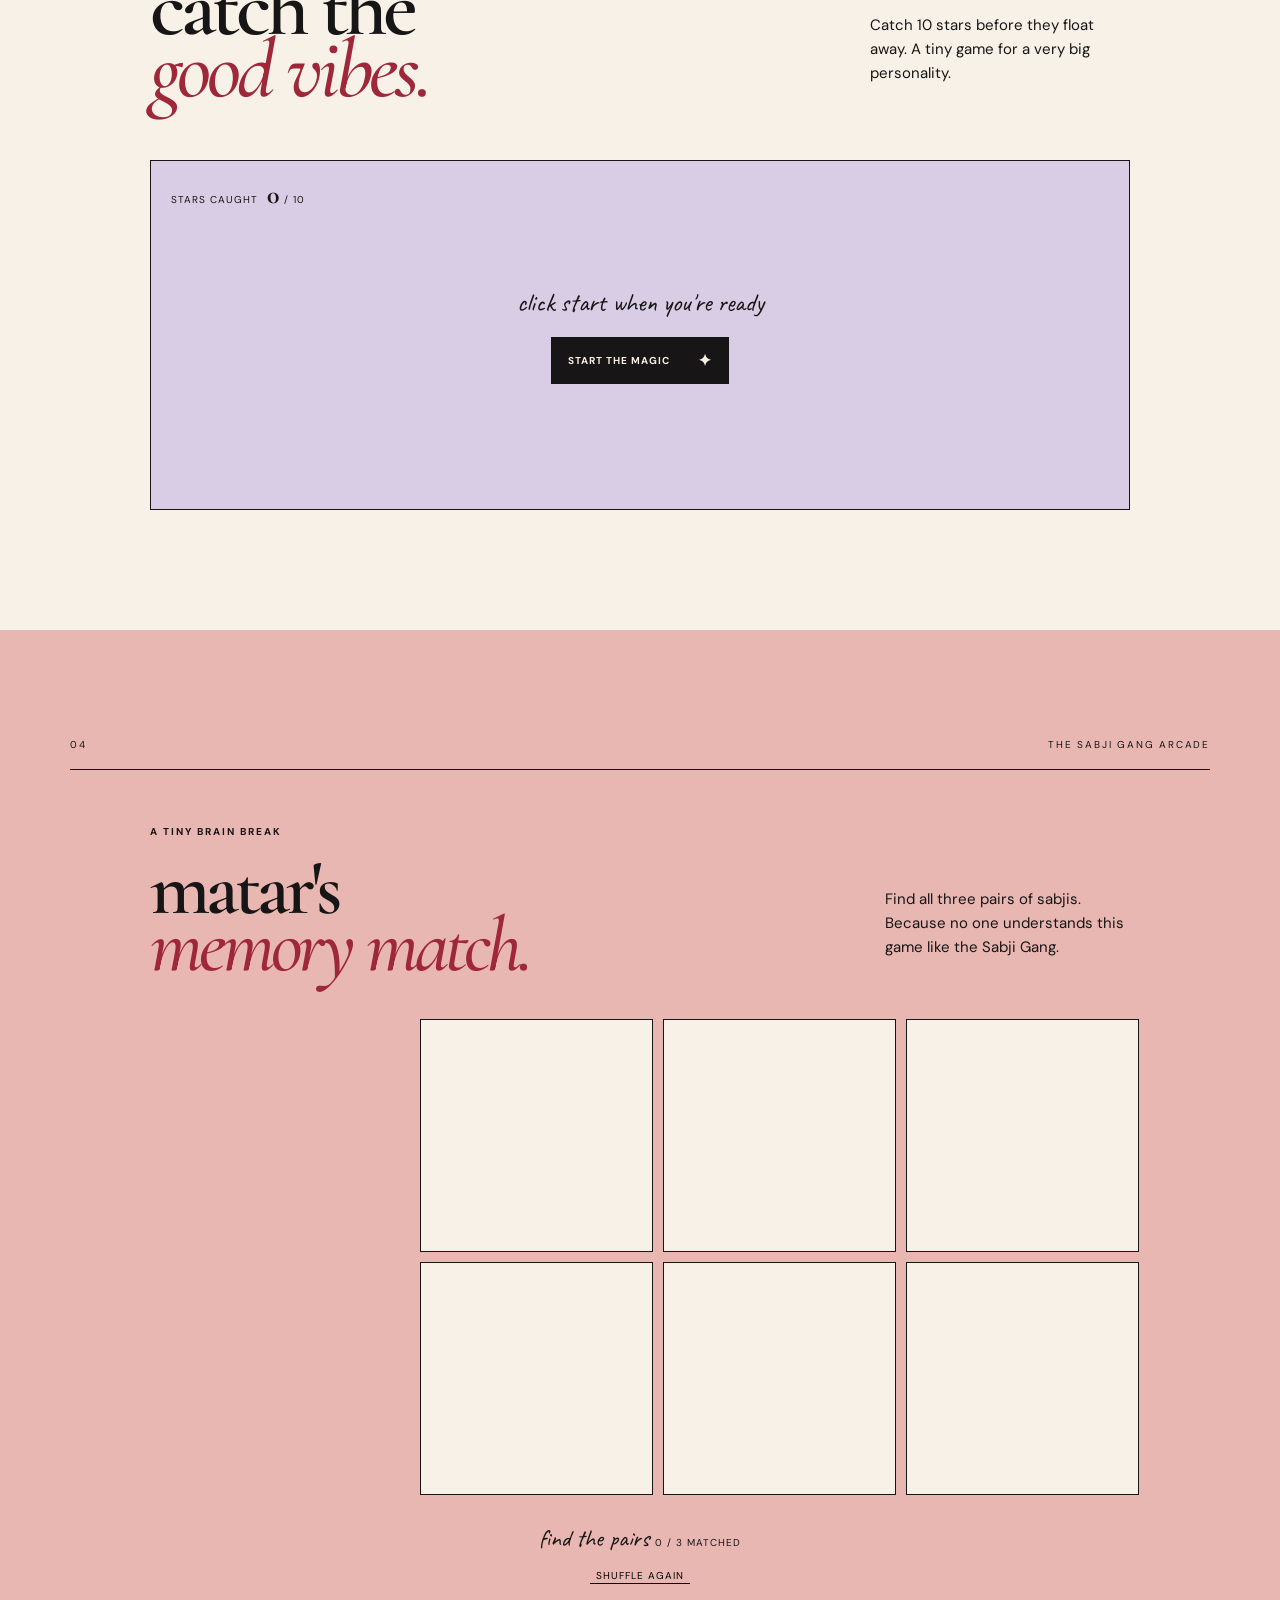
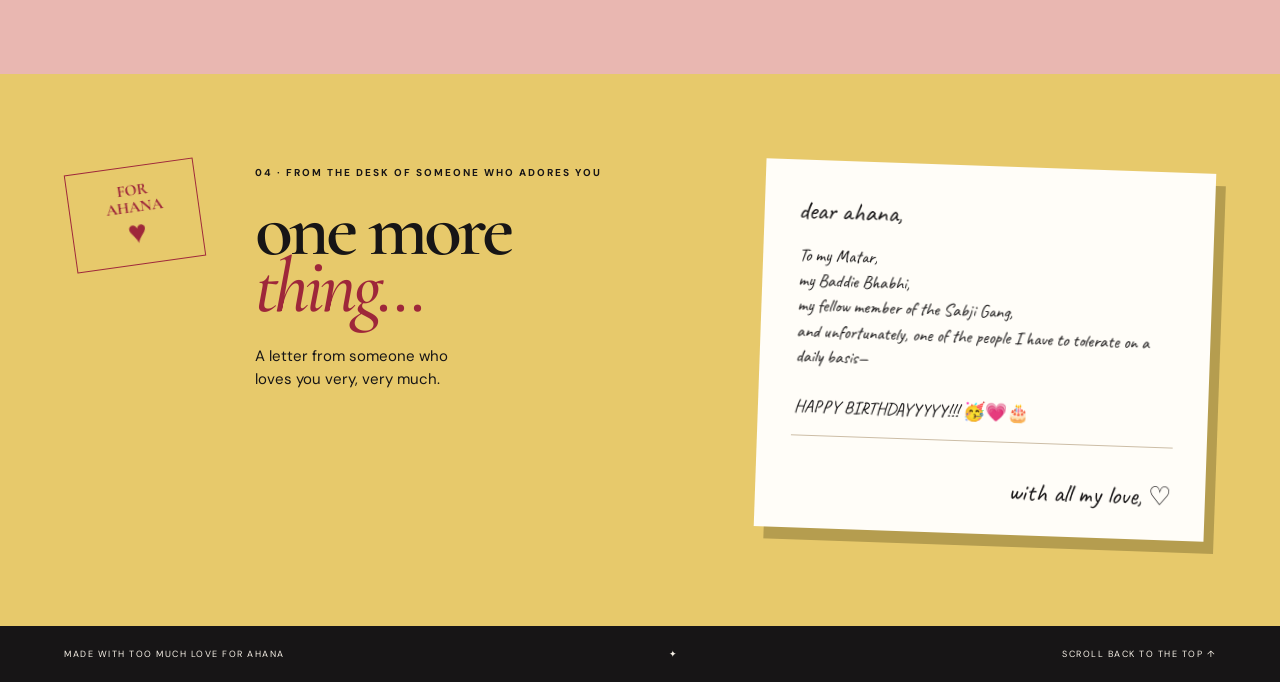
==== commit e3d8adab: "Add files via upload" ====
--- a/birthday/index.html
+++ b/birthday/index.html
@@ -12,7 +12,7 @@
     <link rel="icon" type="image/svg+xml" href="favicon.svg" />
     <style>.memory-card{font:700 clamp(13px,2vw,20px) var(--sans);letter-spacing:1px}</style>
     <style>.memory-card.flipped span,.memory-card.matched span{display:block;transform:rotateY(180deg)}</style>
-    <style>.upload-label{display:none!important}.mag-masthead{color:var(--red)!important;top:-10px!important}.mag-headline{color:var(--ink)!important;top:105px!important}.mag-headline strong{font-size:42px!important}.mag-sub{font-size:11px!important}</style>
+    <style>.upload-label{display:none!important}.mag-masthead{color:var(--red)!important;top:-10px!important}.mag-headline{color:var(--ink)!important;top:105px!important}.mag-headline strong{font-size:42px!important}.mag-sub{font-size:11px!important}.game-hazard{position:absolute;color:#7d3444;font-size:27px;background:transparent;border:0;cursor:pointer;animation:hazard-drift 1.1s ease-in-out infinite alternate;filter:saturate(.8)}.game-hazard:hover{transform:scale(1.25) rotate(-12deg)}@keyframes hazard-drift{to{translate:8px 10px;rotate:8deg}}</style>
     <style>
       .sticker-layer{position:fixed;inset:0;overflow:hidden;pointer-events:none;z-index:0}.sticker{position:absolute;font-family:var(--script);font-size:clamp(20px,3vw,38px);opacity:.42;animation:sticker-drift 5s ease-in-out infinite alternate}.sticker:nth-child(3n){color:var(--red);font-family:var(--serif)}.sticker:nth-child(3n+1){color:#a57591}.sticker:nth-child(4n){font-size:clamp(13px,1.8vw,23px);text-transform:uppercase;letter-spacing:1px;color:#a88935}.topbar,main,footer{position:relative;z-index:1}@keyframes sticker-drift{to{transform:translateY(-8px) rotate(5deg)}}
       .memory-section{background:var(--pink);padding:90px 0}.memory-intro{display:flex;justify-content:space-between;align-items:end;padding:55px 7% 45px}.memory-intro h2{font-size:78px;line-height:.73}.memory-intro>p{max-width:245px;line-height:1.6}.memory-board{width:min(440px,calc(100% - 48px));margin:auto;display:grid;grid-template-columns:repeat(3,1fr);gap:10px}.memory-card{aspect-ratio:1;border:1px solid var(--ink);background:var(--cream);color:var(--red);font:38px var(--serif);transition:transform .2s,background .2s;transform-style:preserve-3d}.memory-card span{visibility:hidden}.memory-card.flipped,.memory-card.matched{background:var(--yellow);transform:rotateY(180deg)}.memory-card.flipped span,.memory-card.matched span{visibility:visible}.memory-card.matched{background:#c9d8b1;cursor:default}.memory-status{text-align:center;font:24px var(--script);margin:28px 0 0}.memory-status small{font:10px var(--sans);text-transform:uppercase;letter-spacing:1px}.memory-reset{display:block;margin:15px auto 0;background:transparent;border:0;border-bottom:1px solid;font-size:10px;text-transform:uppercase;letter-spacing:1px}@media(max-width:760px){.memory-intro{display:block;padding:45px 0 35px}.memory-intro h2{font-size:68px}.memory-intro>p{margin-top:28px}}
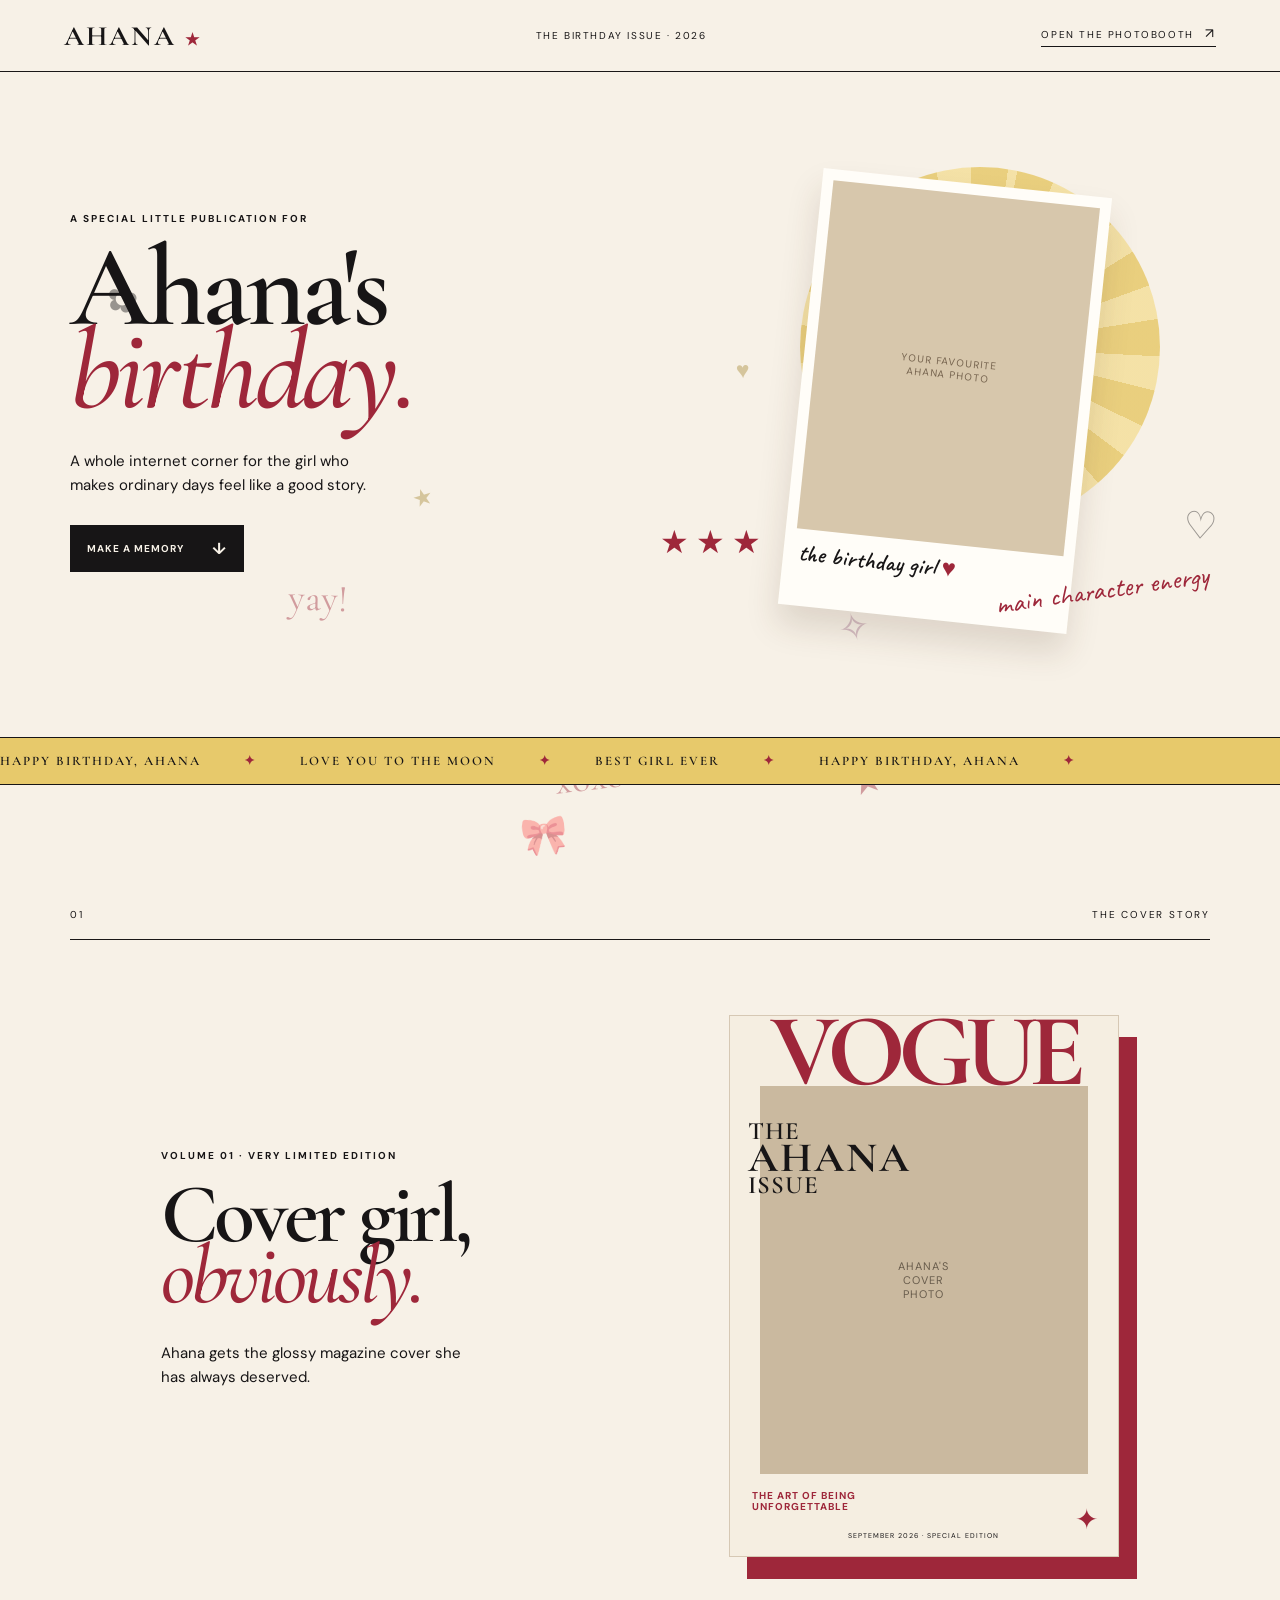
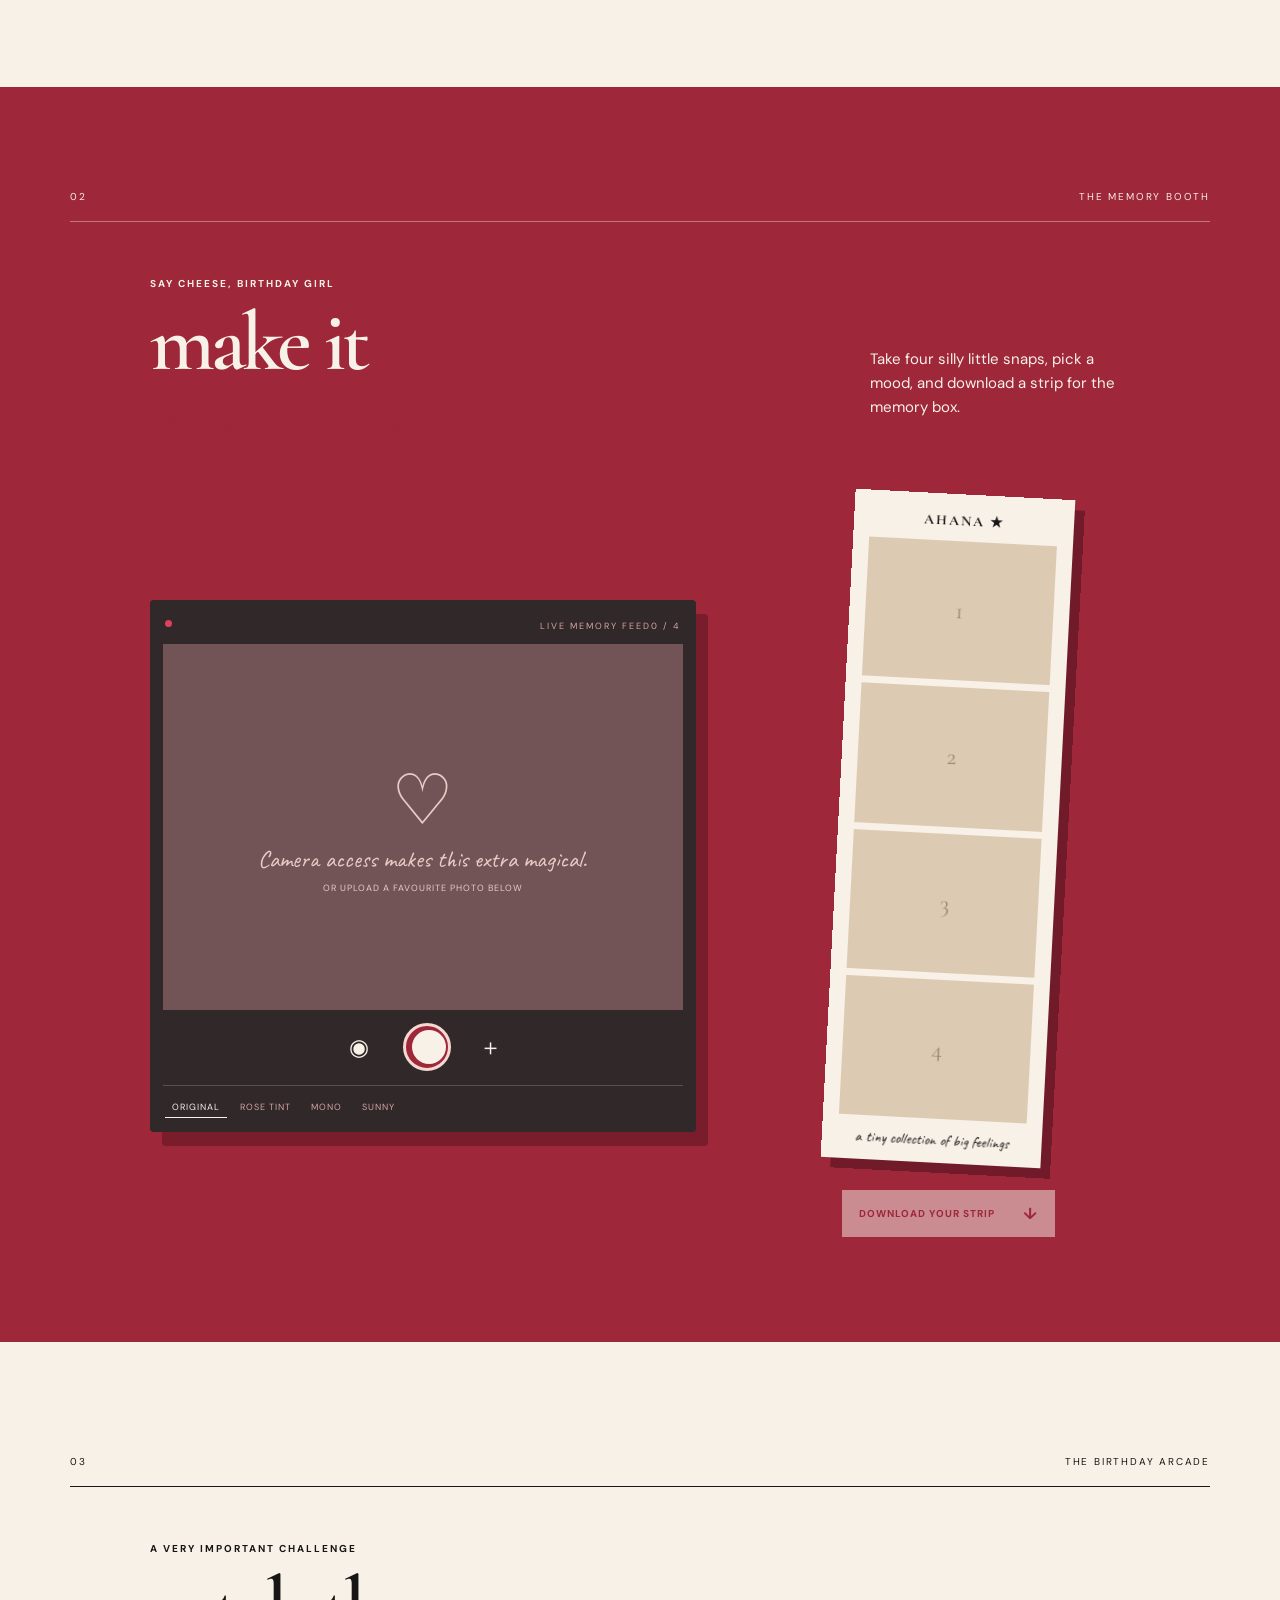
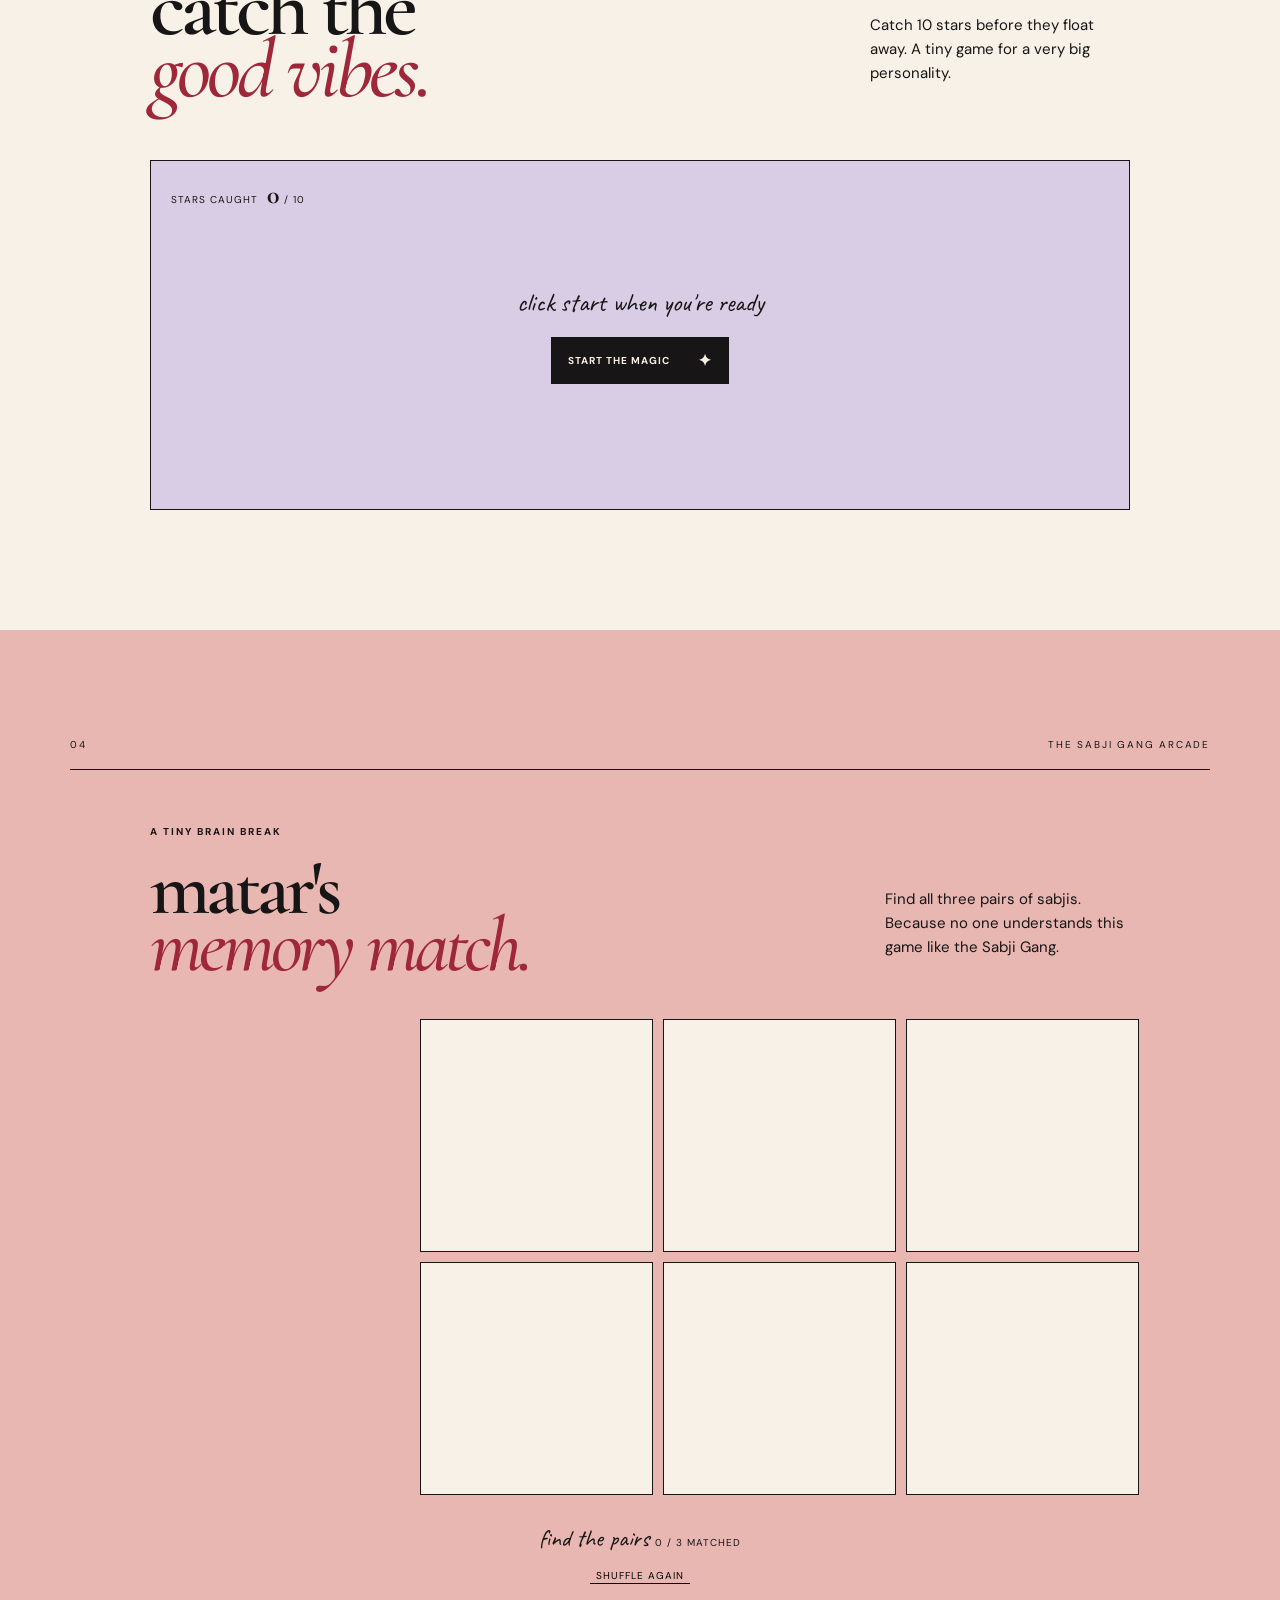
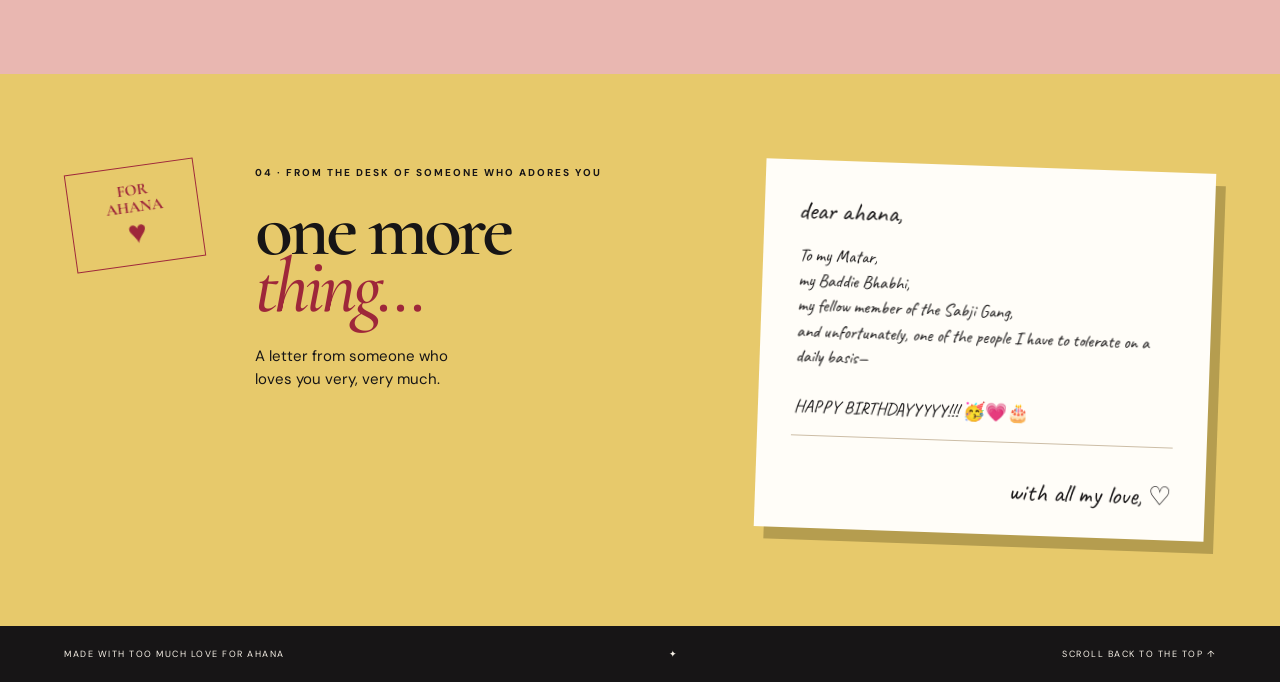
==== commit 147a1938: "Add files via upload" ====
--- a/birthday/index.html
+++ b/birthday/index.html
@@ -12,7 +12,7 @@
     <link rel="icon" type="image/svg+xml" href="favicon.svg" />
     <style>.memory-card{font:700 clamp(13px,2vw,20px) var(--sans);letter-spacing:1px}</style>
     <style>.memory-card.flipped span,.memory-card.matched span{display:block;transform:rotateY(180deg)}</style>
-    <style>.upload-label{display:none!important}.mag-masthead{color:var(--red)!important;top:-10px!important}.mag-headline{color:var(--ink)!important;top:105px!important}.mag-headline strong{font-size:42px!important}.mag-sub{font-size:11px!important}.game-hazard{position:absolute;color:#7d3444;font-size:27px;background:transparent;border:0;cursor:pointer;animation:hazard-drift 1.1s ease-in-out infinite alternate;filter:saturate(.8)}.game-hazard:hover{transform:scale(1.25) rotate(-12deg)}@keyframes hazard-drift{to{translate:8px 10px;rotate:8deg}}</style>
+    <style>.upload-label{display:none!important}.mag-masthead{color:var(--red)!important;top:-10px!important}.mag-headline{color:var(--ink)!important;top:105px!important}.mag-headline strong{font-size:42px!important}.game-star,.game-hazard{position:absolute;font-size:29px;line-height:1;background:transparent;border:0;padding:4px;cursor:pointer;animation:hazard-drift 1.1s ease-in-out infinite alternate;filter:saturate(.9)}.game-star{color:#9e273a}.game-star:hover,.game-hazard:hover{transform:scale(1.3) rotate(-12deg)}@keyframes hazard-drift{to{translate:8px 10px;rotate:8deg}}</style>
     <style>
       .sticker-layer{position:fixed;inset:0;overflow:hidden;pointer-events:none;z-index:0}.sticker{position:absolute;font-family:var(--script);font-size:clamp(20px,3vw,38px);opacity:.42;animation:sticker-drift 5s ease-in-out infinite alternate}.sticker:nth-child(3n){color:var(--red);font-family:var(--serif)}.sticker:nth-child(3n+1){color:#a57591}.sticker:nth-child(4n){font-size:clamp(13px,1.8vw,23px);text-transform:uppercase;letter-spacing:1px;color:#a88935}.topbar,main,footer{position:relative;z-index:1}@keyframes sticker-drift{to{transform:translateY(-8px) rotate(5deg)}}
       .memory-section{background:var(--pink);padding:90px 0}.memory-intro{display:flex;justify-content:space-between;align-items:end;padding:55px 7% 45px}.memory-intro h2{font-size:78px;line-height:.73}.memory-intro>p{max-width:245px;line-height:1.6}.memory-board{width:min(440px,calc(100% - 48px));margin:auto;display:grid;grid-template-columns:repeat(3,1fr);gap:10px}.memory-card{aspect-ratio:1;border:1px solid var(--ink);background:var(--cream);color:var(--red);font:38px var(--serif);transition:transform .2s,background .2s;transform-style:preserve-3d}.memory-card span{visibility:hidden}.memory-card.flipped,.memory-card.matched{background:var(--yellow);transform:rotateY(180deg)}.memory-card.flipped span,.memory-card.matched span{visibility:visible}.memory-card.matched{background:#c9d8b1;cursor:default}.memory-status{text-align:center;font:24px var(--script);margin:28px 0 0}.memory-status small{font:10px var(--sans);text-transform:uppercase;letter-spacing:1px}.memory-reset{display:block;margin:15px auto 0;background:transparent;border:0;border-bottom:1px solid;font-size:10px;text-transform:uppercase;letter-spacing:1px}@media(max-width:760px){.memory-intro{display:block;padding:45px 0 35px}.memory-intro h2{font-size:68px}.memory-intro>p{margin-top:28px}}
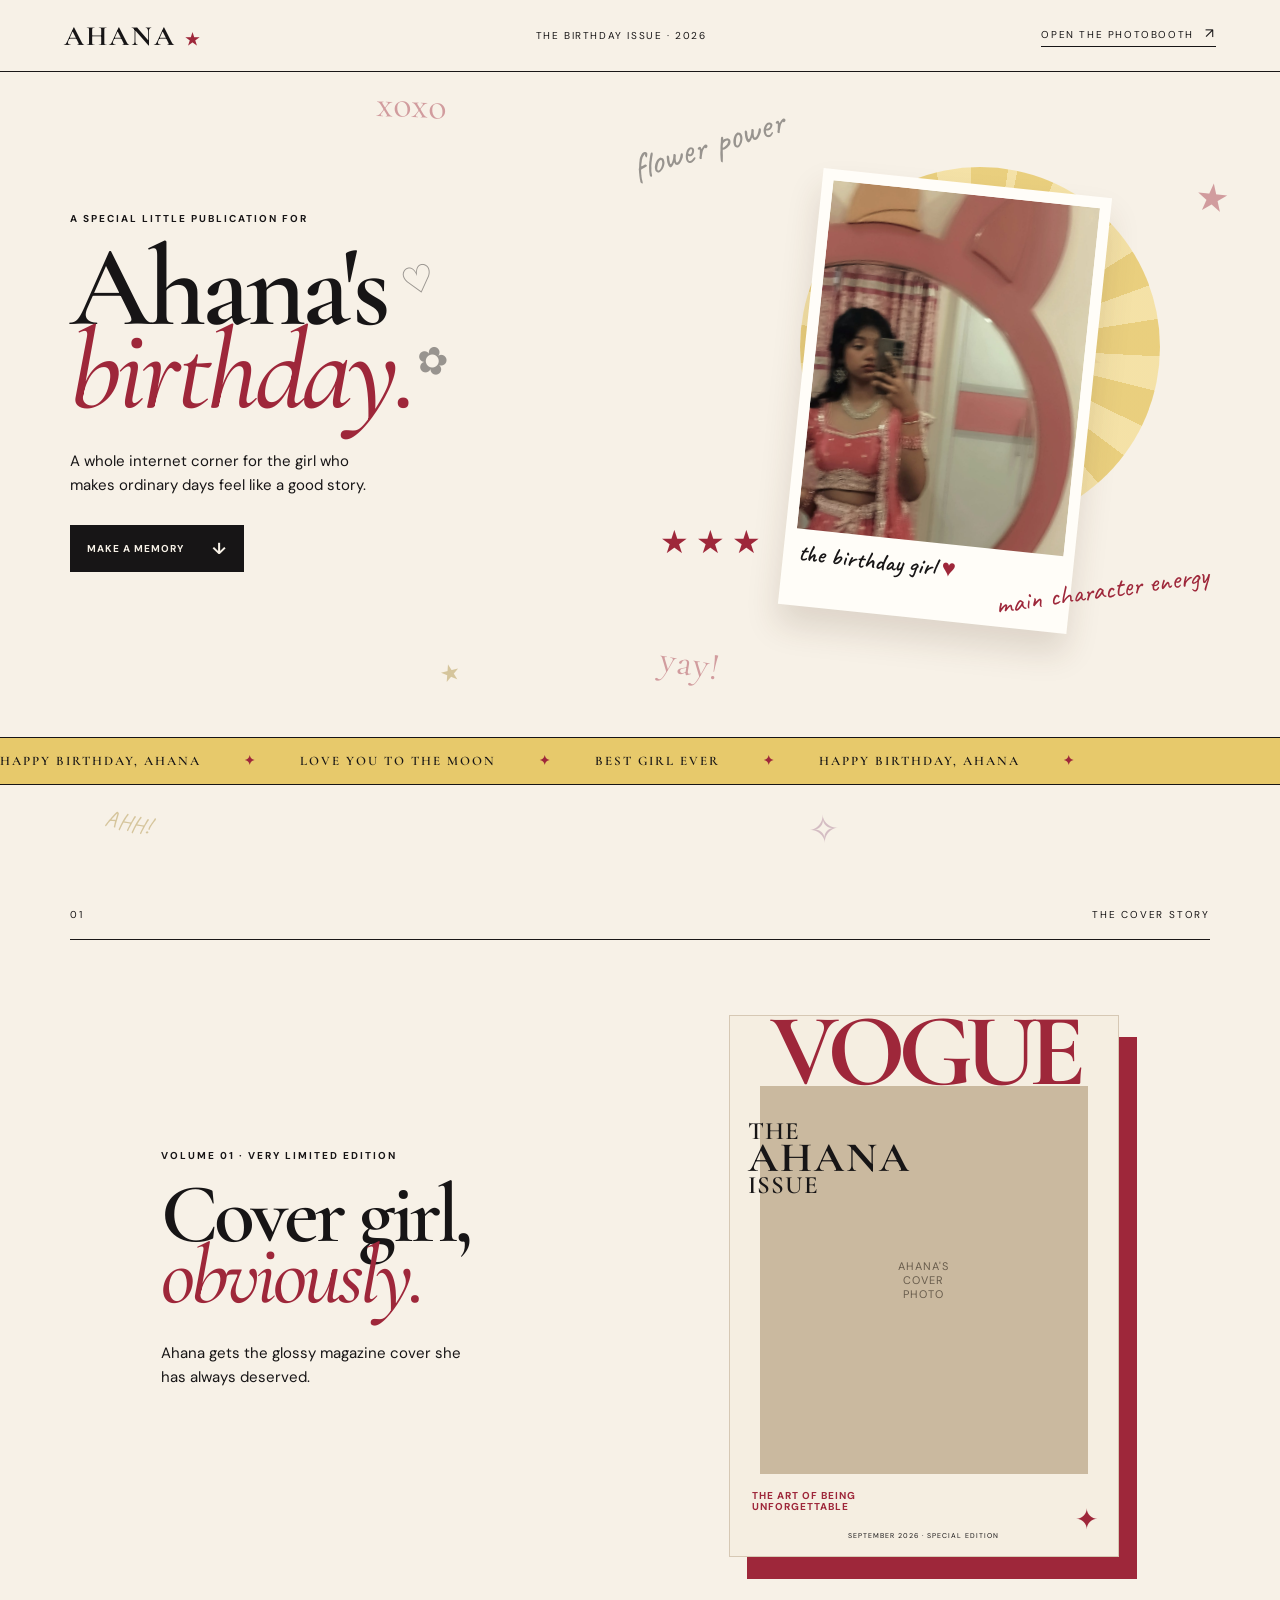
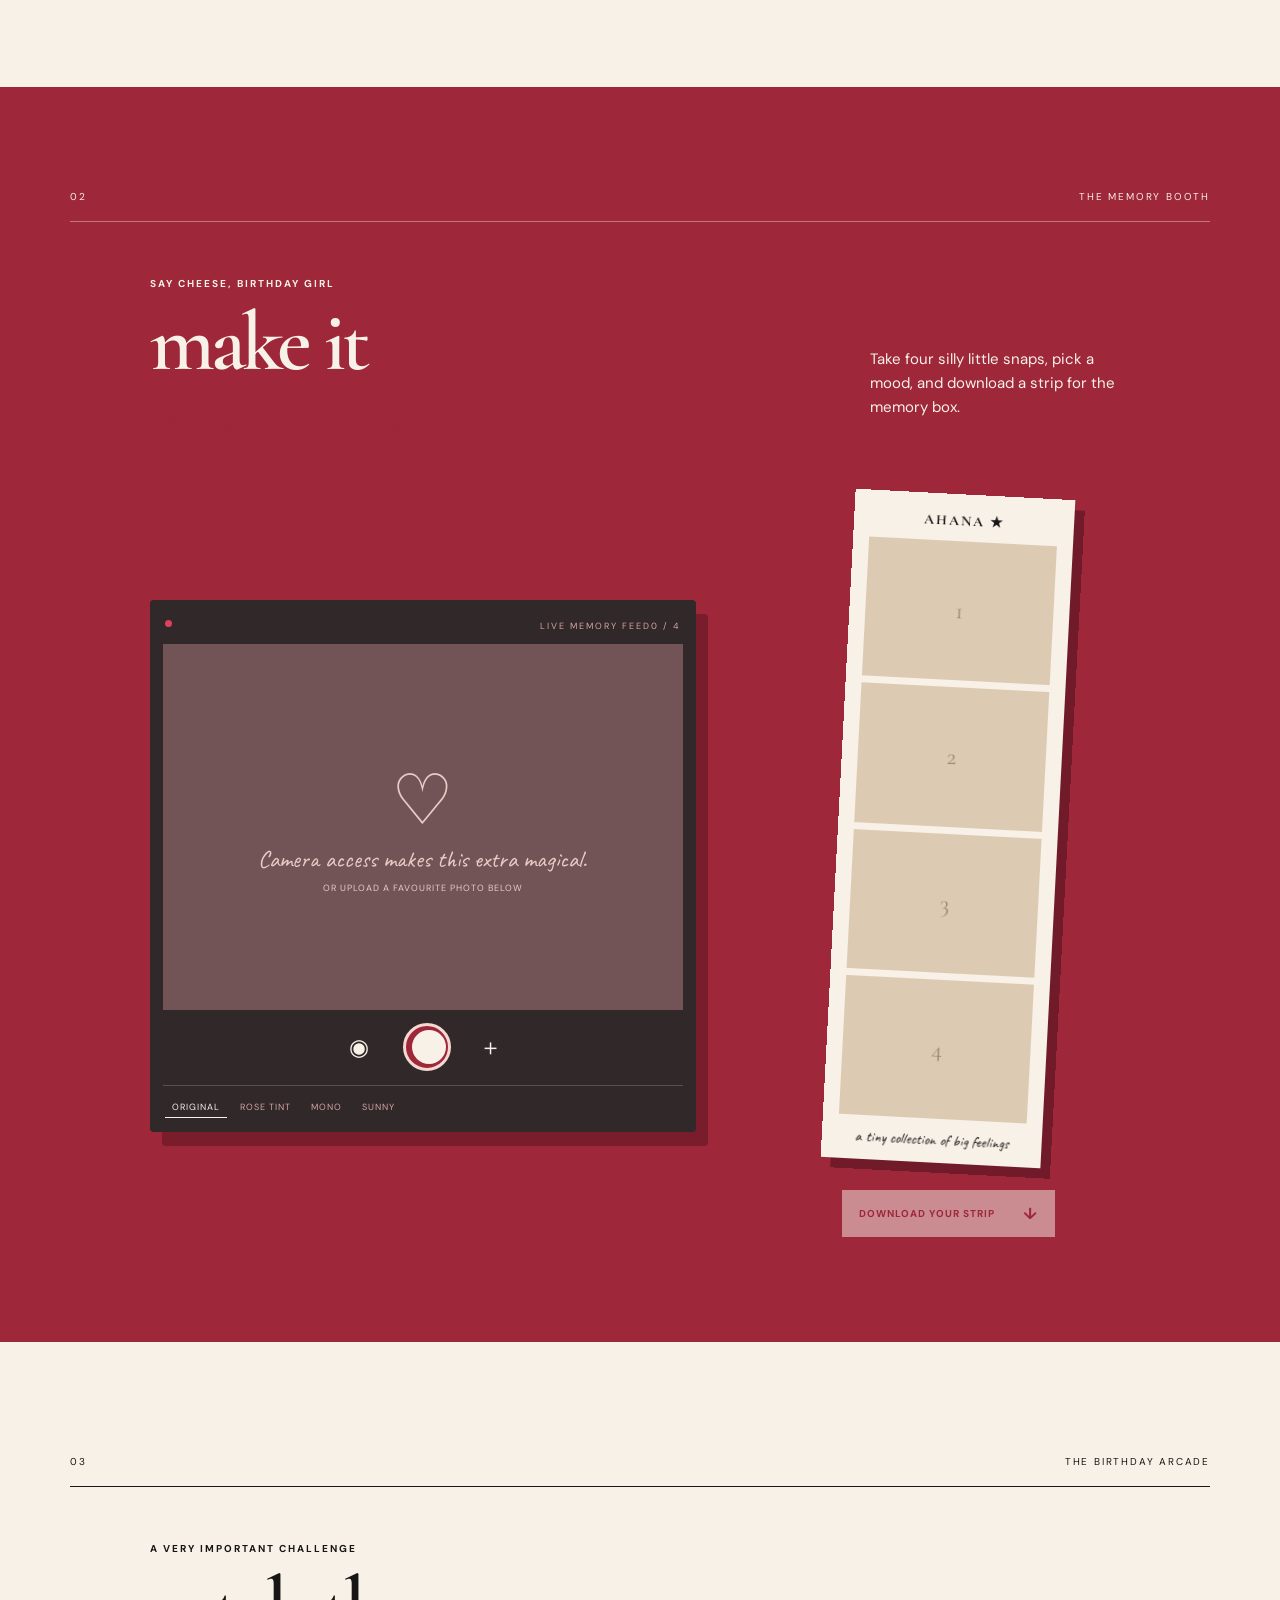
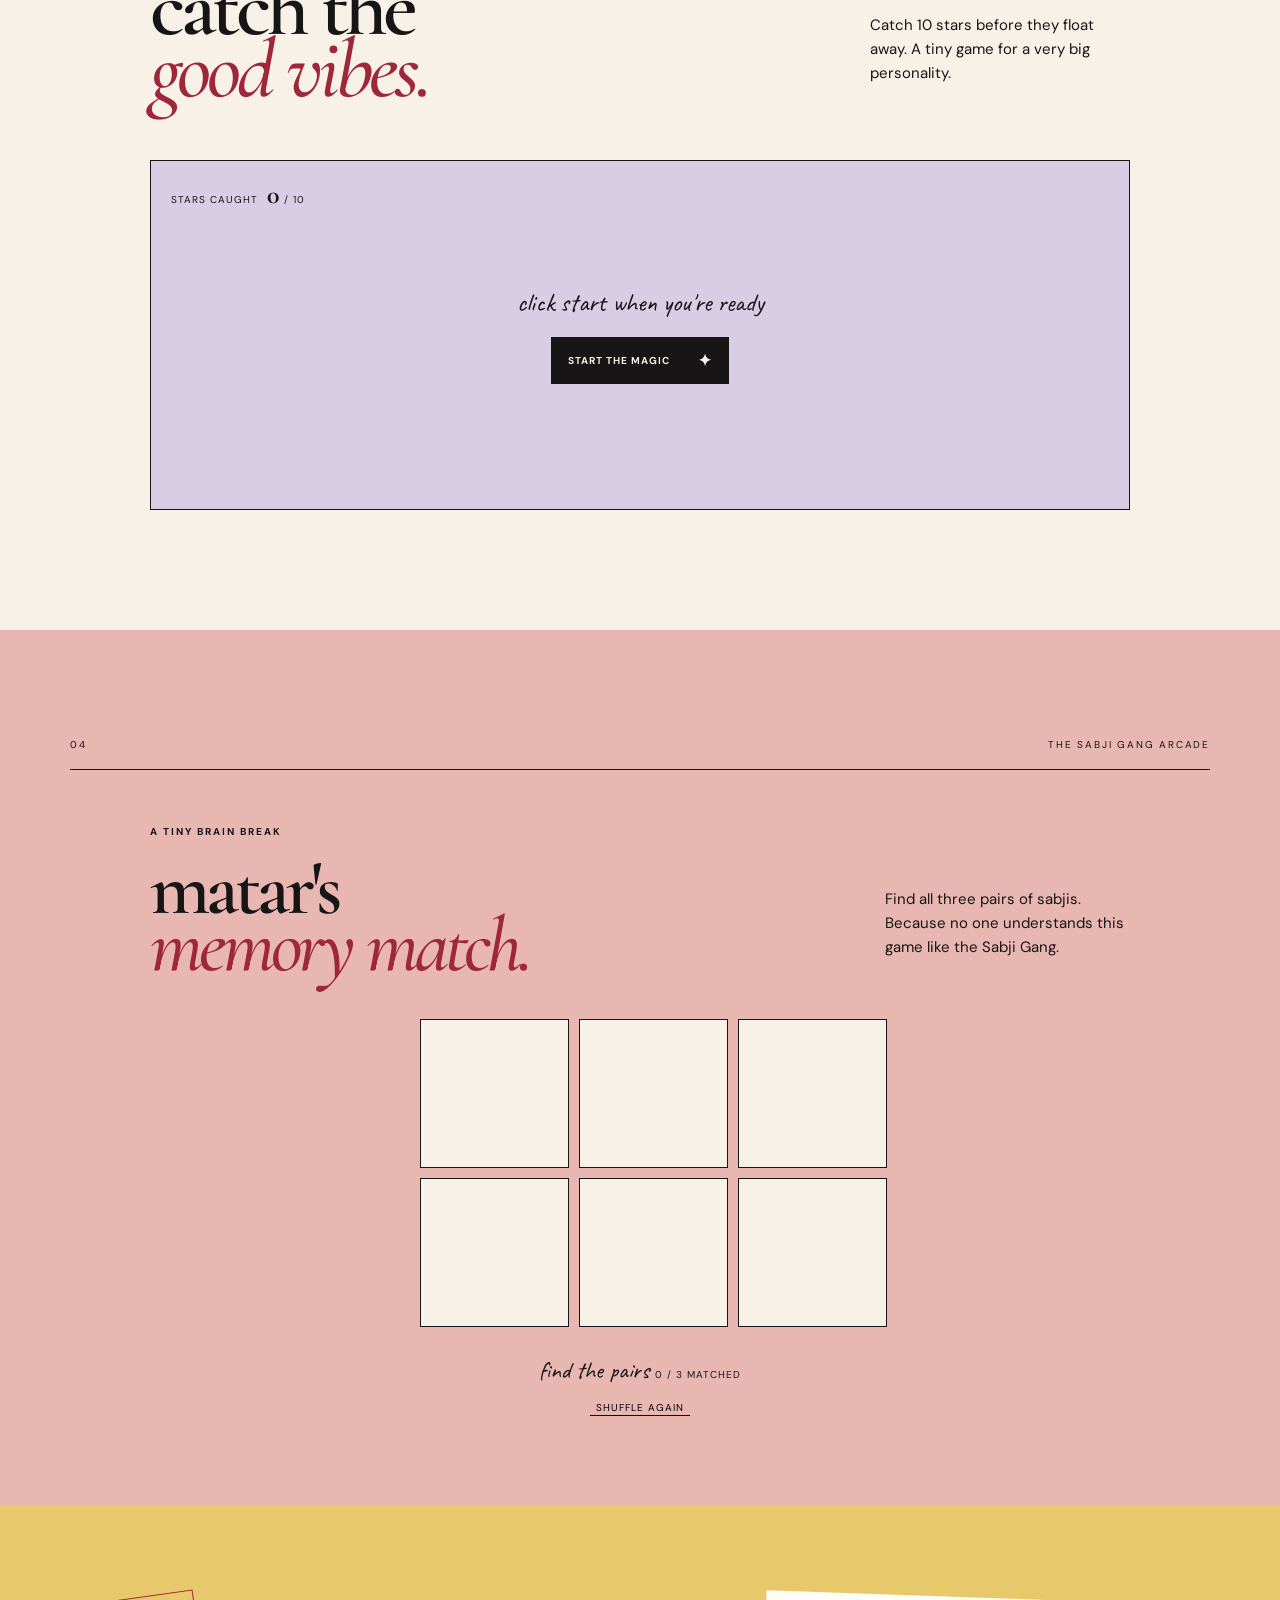
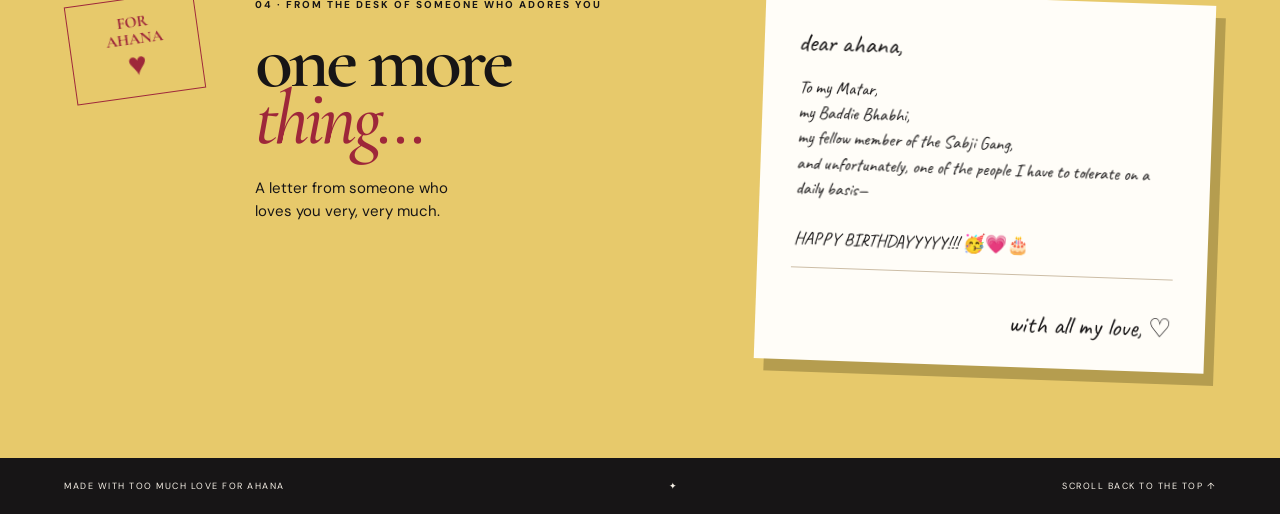
==== commit 1df92a72: "Add files via upload" ====
--- a/birthday/index.html
+++ b/birthday/index.html
@@ -12,6 +12,8 @@
     <link rel="icon" type="image/svg+xml" href="favicon.svg" />
     <style>.memory-card{font:700 clamp(13px,2vw,20px) var(--sans);letter-spacing:1px}</style>
     <style>.memory-card.flipped span,.memory-card.matched span{display:block;transform:rotateY(180deg)}</style>
+    <style>.memory-card span img{width:100%;height:100%;display:block;object-fit:cover}.memory-card.palak span{overflow:hidden}.memory-card.palak span img{transform:rotate(90deg) scale(1.35);width:100%;height:100%}</style>
+    <style>.memory-card.patagobhi span{overflow:hidden}.memory-card.patagobhi span img{transform:scale(1.08)}</style>
     <style>.upload-label{display:none!important}.mag-masthead{color:var(--red)!important;top:-10px!important}.mag-headline{color:var(--ink)!important;top:105px!important}.mag-headline strong{font-size:42px!important}.game-star,.game-hazard{position:absolute;font-size:29px;line-height:1;background:transparent;border:0;padding:4px;cursor:pointer;animation:hazard-drift 1.1s ease-in-out infinite alternate;filter:saturate(.9)}.game-star{color:#9e273a}.game-star:hover,.game-hazard:hover{transform:scale(1.3) rotate(-12deg)}@keyframes hazard-drift{to{translate:8px 10px;rotate:8deg}}</style>
     <style>
       .sticker-layer{position:fixed;inset:0;overflow:hidden;pointer-events:none;z-index:0}.sticker{position:absolute;font-family:var(--script);font-size:clamp(20px,3vw,38px);opacity:.42;animation:sticker-drift 5s ease-in-out infinite alternate}.sticker:nth-child(3n){color:var(--red);font-family:var(--serif)}.sticker:nth-child(3n+1){color:#a57591}.sticker:nth-child(4n){font-size:clamp(13px,1.8vw,23px);text-transform:uppercase;letter-spacing:1px;color:#a88935}.topbar,main,footer{position:relative;z-index:1}@keyframes sticker-drift{to{transform:translateY(-8px) rotate(5deg)}}
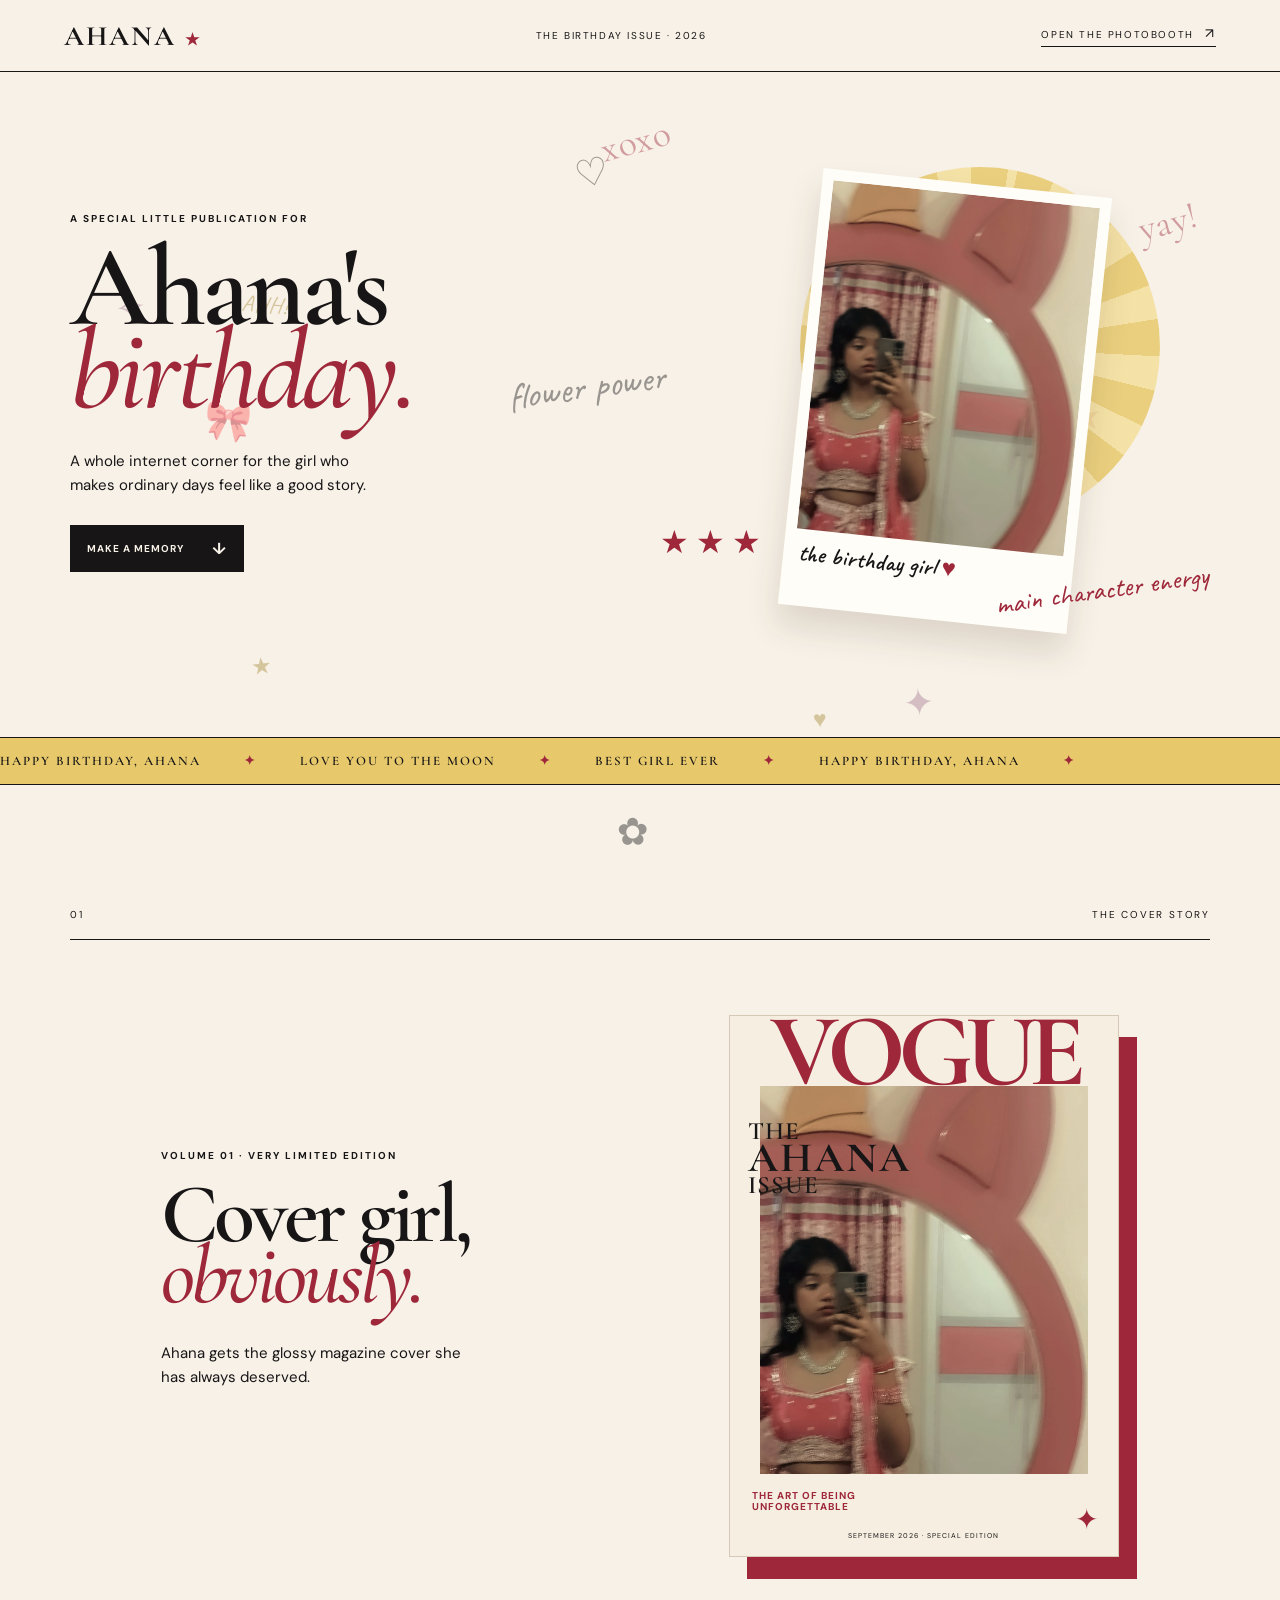
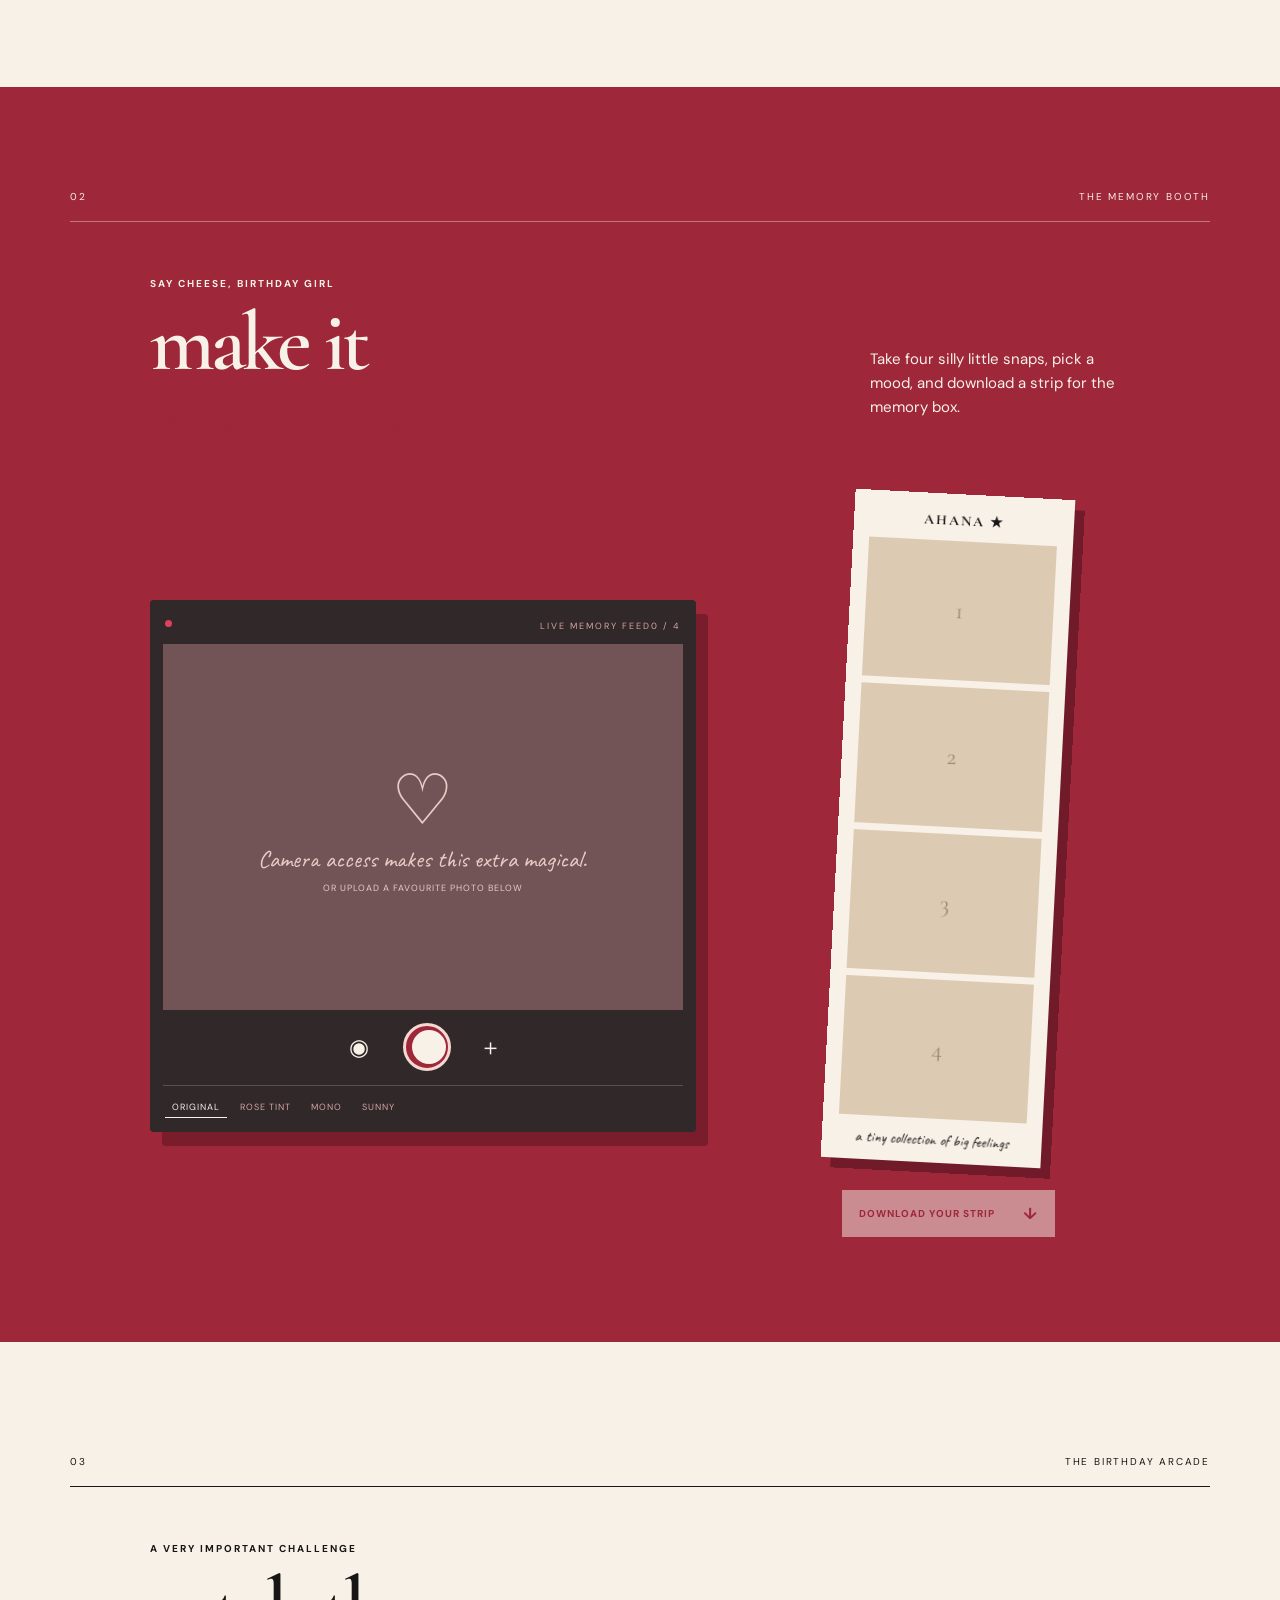
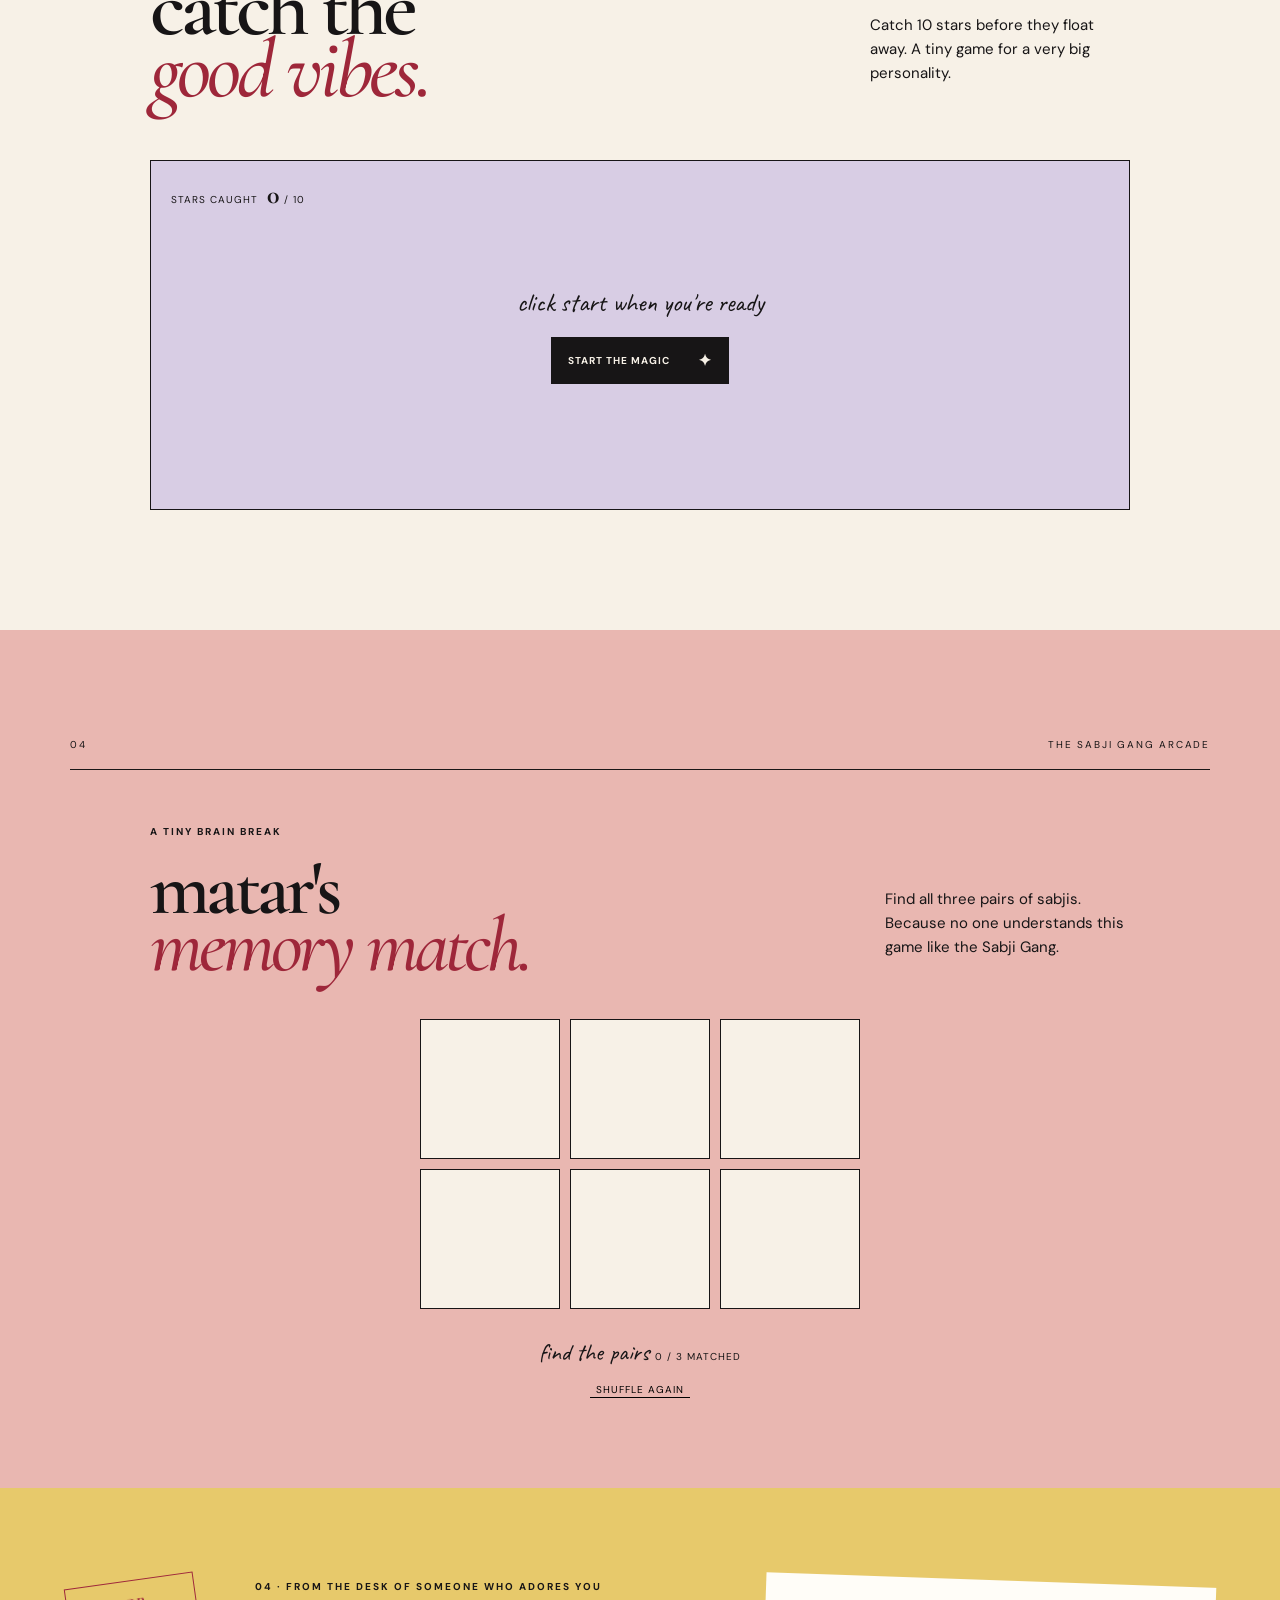
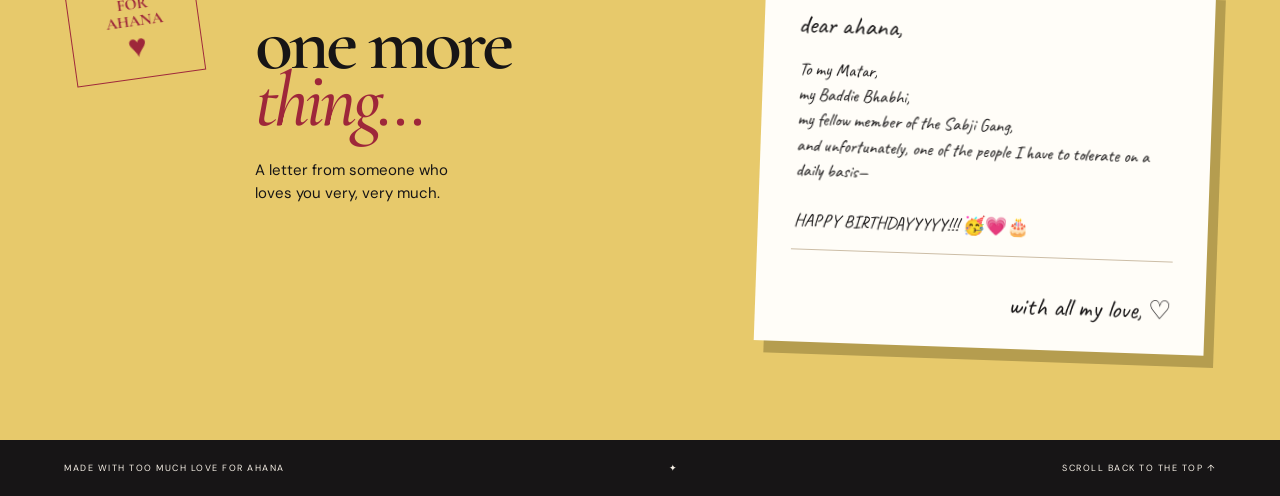
==== commit 2f018d81: "Add files via upload" ====
--- a/birthday/index.html
+++ b/birthday/index.html
@@ -12,8 +12,9 @@
     <link rel="icon" type="image/svg+xml" href="favicon.svg" />
     <style>.memory-card{font:700 clamp(13px,2vw,20px) var(--sans);letter-spacing:1px}</style>
     <style>.memory-card.flipped span,.memory-card.matched span{display:block;transform:rotateY(180deg)}</style>
-    <style>.memory-card span img{width:100%;height:100%;display:block;object-fit:cover}.memory-card.palak span{overflow:hidden}.memory-card.palak span img{transform:rotate(90deg) scale(1.35);width:100%;height:100%}</style>
+    <style>.memory-card span img{width:100%;height:100%;display:block;object-fit:cover}.memory-card.palak span{overflow:hidden}.memory-card.palak span img{transform:rotate(-90deg) scale(1.35);width:100%;height:100%}</style>
     <style>.memory-card.patagobhi span{overflow:hidden}.memory-card.patagobhi span img{transform:scale(1.08)}</style>
+    <style>.memory-card.matar span{overflow:hidden}.memory-card.matar span img{transform:scale(1.08)}</style>
     <style>.upload-label{display:none!important}.mag-masthead{color:var(--red)!important;top:-10px!important}.mag-headline{color:var(--ink)!important;top:105px!important}.mag-headline strong{font-size:42px!important}.game-star,.game-hazard{position:absolute;font-size:29px;line-height:1;background:transparent;border:0;padding:4px;cursor:pointer;animation:hazard-drift 1.1s ease-in-out infinite alternate;filter:saturate(.9)}.game-star{color:#9e273a}.game-star:hover,.game-hazard:hover{transform:scale(1.3) rotate(-12deg)}@keyframes hazard-drift{to{translate:8px 10px;rotate:8deg}}</style>
     <style>
       .sticker-layer{position:fixed;inset:0;overflow:hidden;pointer-events:none;z-index:0}.sticker{position:absolute;font-family:var(--script);font-size:clamp(20px,3vw,38px);opacity:.42;animation:sticker-drift 5s ease-in-out infinite alternate}.sticker:nth-child(3n){color:var(--red);font-family:var(--serif)}.sticker:nth-child(3n+1){color:#a57591}.sticker:nth-child(4n){font-size:clamp(13px,1.8vw,23px);text-transform:uppercase;letter-spacing:1px;color:#a88935}.topbar,main,footer{position:relative;z-index:1}@keyframes sticker-drift{to{transform:translateY(-8px) rotate(5deg)}}
